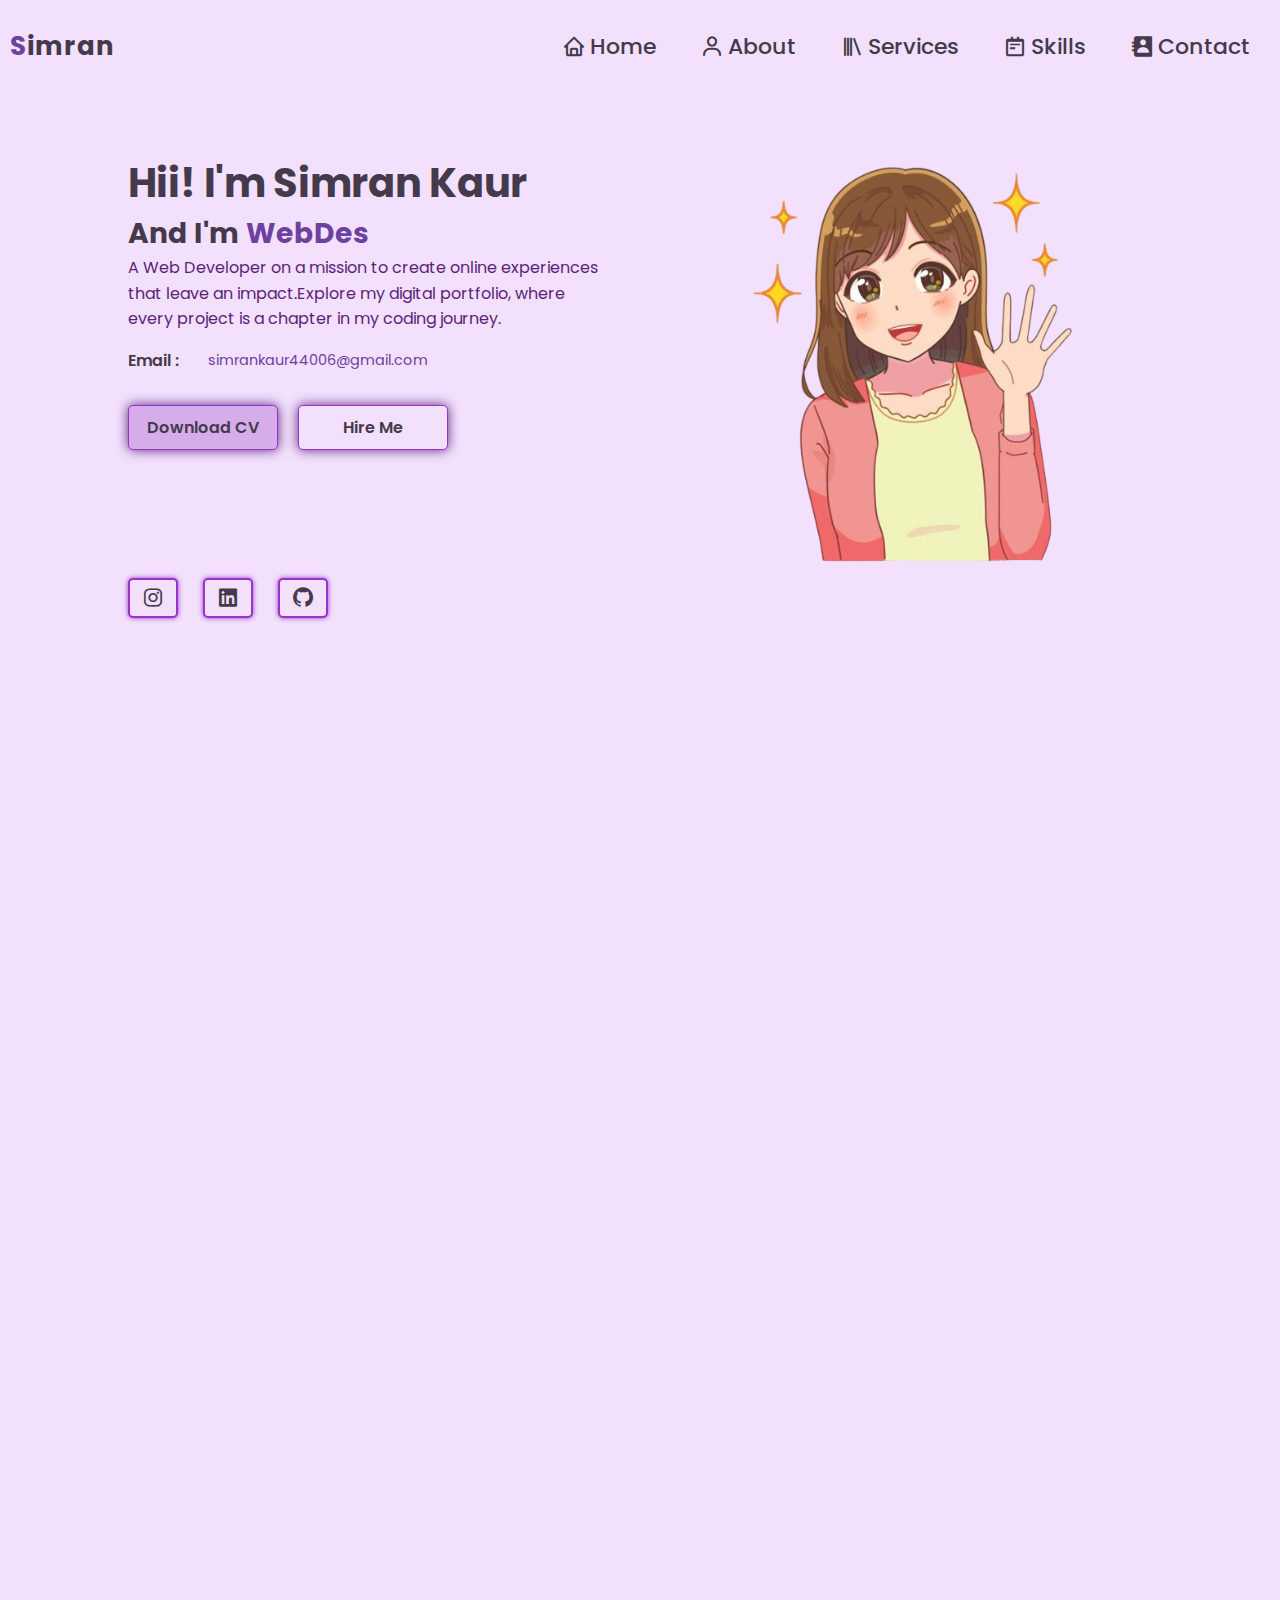
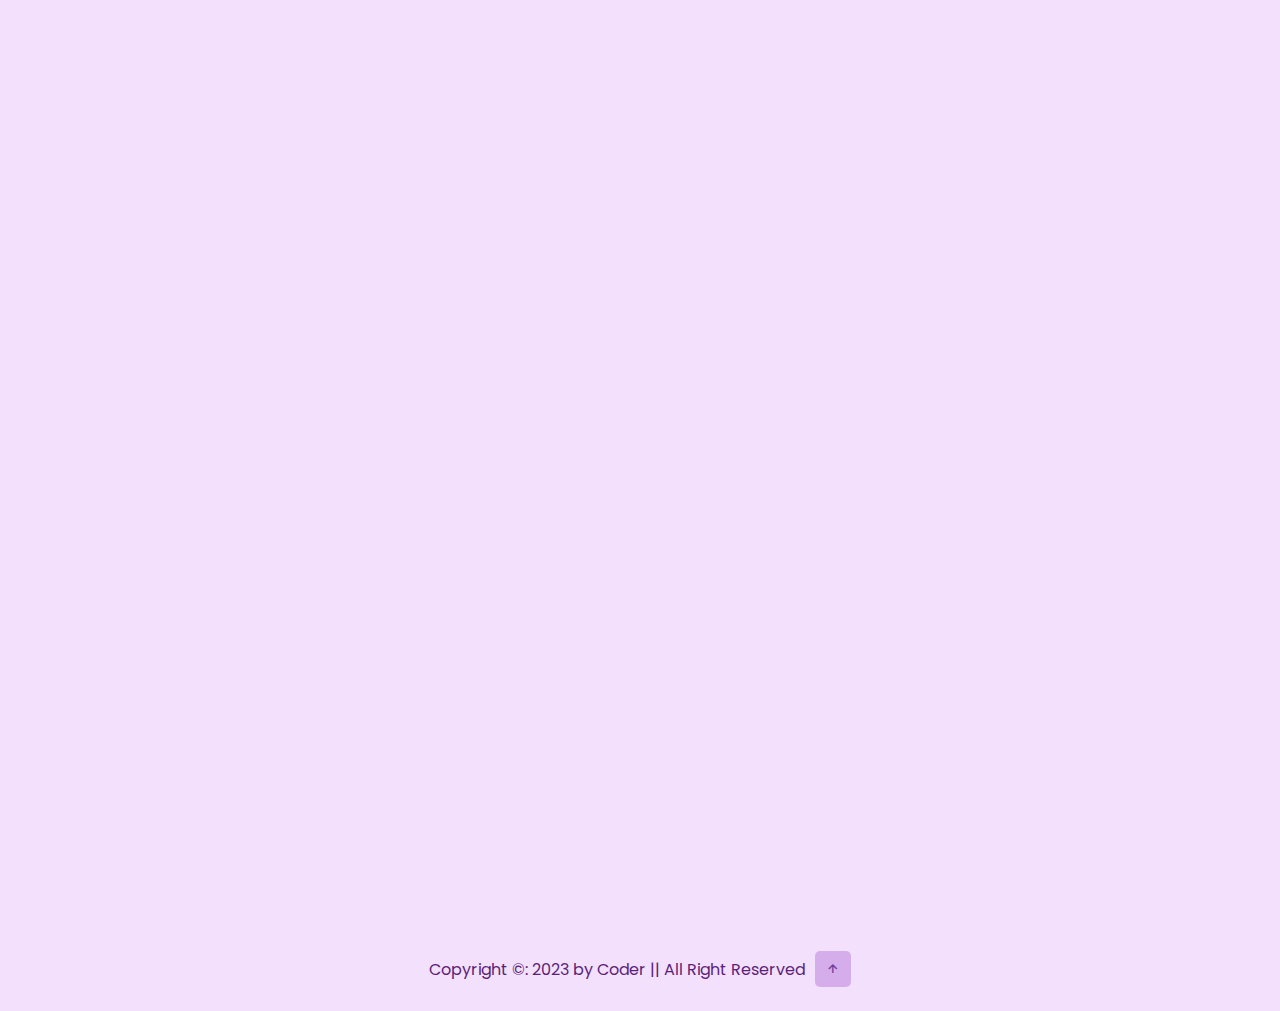
==== index.html @ 00a93312 "File name changed" ====
<!DOCTYPE html>
<html lang="en">
  <head>
    <meta charset="UTF-8" />
    <meta name="viewport" content="width=device-width, initial-scale=1.0" />
    <link rel="stylesheet" href="style.css" />
    <link
      href="https://unpkg.com/boxicons@2.1.4/css/boxicons.min.css"
      rel="stylesheet"
    />
    <link rel="preconnect" href="https://fonts.googleapis.com" />

    <title>My_Portfolio</title>
  </head>
  <body>
    <!-- *********************
    HEADER SECTION
    ********************* -->
    <header>
      <div class="logo"><span>S</span>imran</div>
      <ul class="navbar">
        <li>
          <a href="#home"><i class="bx bx-home"></i>Home</a>
        </li>
        <li>
          <a href="#about"><i class="bx bx-user"></i>About</a>
        </li>
        <li>
          <a href="#services"><i class="bx bx-library"></i>Services</a>
        </li>
        <li>
          <a href="#skills"><i class="bx bx-notepad"></i>Skills</a>
        </li>
        <li>
          <a href="#contact"><i class="bx bxs-contact"></i>Contact</a>
        </li>
      </ul>
      <div id="menu-icon" class="bx bx-menu"></div>
    </header>
    <!-- *********************
      HOME SECTION
    ********************* -->
    <section id="home" class="home">
      <div class="home-content">
        <h1>Hii! I'm Simran Kaur</h1>
        <div class="change-text">
          <h3>And I'm</h3>
          <h3>
            <span class="word">Student</span>
            <span class="word">Web Designer</span>
            <span class="word">Frontend-Designer</span>
            <span class="word">Backend-Developer</span>
          </h3>
        </div>
        <p>
          A Web Developer on a mission to create online experiences that leave
          an impact.Explore my digital portfolio, where every project is a
          chapter in my coding journey.
        </p>

        <div class="email-info">
          <h5>Email :</h5>
          <span>simrankaur44006@gmail.com</span>
        </div>
        <div class="home-btn-box">
          <a href="./SIMRAN KAUR.pdf" class="btn">Download CV</a>
          <a href="#contact" class="btn">Hire Me </a>
        </div>
        <div class="social-icons">
          <a title="instagram" href="https://www.instagram.com/simmrann_m/"
            ><i class="bx bxl-instagram"></i
          ></a>
          <a
            title="linked-in"
            href="https://www.linkedin.com/in/simran-kaur-94b4b4264?utm_source=share&utm_campaign=share_via&utm_content=profile&utm_medium=android_app"
            ><i class="bx bxl-linkedin-square"></i
          ></a>
          <a title="gitub" href="https://github.com/18simran"
            ><i class="bx bxl-github"></i
          ></a>
        </div>
      </div>
      <div class="home-image">
        <div class="img-box">
          <img
            src="./images/hiiImageFinal-removebg-preview-removebg-preview.png"
            alt="my image "
          />
        </div>
      </div>
    </section>
    <!-- *********************
      ABOUT SECTION
    ********************* -->
    <section id="about" class="about section--hidden">
      <div class="all-about">
        <div class="about-me">
          <div class="about-img">
            <img
              src="./images/hiiImageFinal-removebg-preview-removebg-preview.png"
              alt="About Section image "
            />
          </div>

          <div class="about-intro">
            <span>Let me Introduce Myself</span>
            <h2>About Me</h2>
            <h3>A story of good</h3>
            <p>
              Hello world! I'm Simran Kaur, a curious soul venturing into the
              captivating realm of web development. As a budding web developer,
              every line of code is a step into the unknown, a chance to unravel
              the mysteries of the web. I might be a newcomer, but my eagerness
              to learn, problem-solve, and craft user-friendly interfaces knows
              no bounds. Join me on this coding journey, where every bug
              squashed is a victory and every website built is a milestone.
              Let's build the web together! 👩‍💻🚀
            </p>

            <button class="read-btn">Read More!</button>
          </div>
        </div>
      </div>
      <div class="about-details">
        <div class="info-about1">
          <span>4+</span>
          <p>Years of involvement in coding.</p>
        </div>
        <div class="info-about2">
          <span>10+</span>
          <p>Practice Projects</p>
        </div>
        <div class="info-about3">
          <span>100+</span>
          <p>Solved Questions</p>
        </div>
      </div>
      <div class="read-hidden hidden">
        <p>
          An accomplished web developer with a robust portfolio of successfully
          executed projects, I bring a wealth of hands-on experience to the
          table. Through meticulous practice and dedication, I have honed my
          skills in crafting seamless, user-centric digital solutions.With a
          proven track record in project execution, I am adept at leveraging my
          practical knowledge to create functional and aesthetically pleasing
          websites. I approach each project with a focus on precision and
          innovation, aiming to surpass expectations and contribute meaningfully
          to the world of web development.
        </p>
        <button class="close-read-btn">Close</button>
      </div>
      <div class="overlay hidden"></div>
    </section>

    <!-- *********************
      SERVICES SECTION
    ********************* -->
    <section id="services" class="services section--hidden">
      <div class="main-text">
        <span>what i will do for you ?</span>
        <h2>My Services</h2>
      </div>
      <div class="section-services">
        <div class="service-box">
          <i class="bx bxs-layer service-icon"></i>
          <h3>Web Development</h3>
          <p>
            I specialize in creating bespoke websites that are not only visually
            appealing but also highly functional and user-friendly. With a deep
            understanding of HTML, CSS, and JavaScript, I craft websites from
            the ground up, ensuring that each site is tailored to the unique
            needs and goals of my clients.
          </p>
        </div>
        <div class="service-box">
          <i class="bx bx-code-alt service-icon"></i>
          <h3>Interactive Web Applications</h3>
          <p>
            I thrive on building dynamic and interactive web applications that
            not only meet but exceed client expectations.My focus is on
            developing applications that are intuitive, responsive, and
            accessible across all devices and platforms.
          </p>
        </div>
        <div class="service-box">
          <i class="bx bx-desktop service-icon"></i>
          <h3>Backend Development</h3>
          <p>
            My proficiency in Python, along with a deep understanding of
            server-side technologies, enables me to build robust, scalable, and
            secure backend systems.My approach is to engineer solutions that not
            only meet the immediate requirements but are also designed with
            future growth in mind.
          </p>
        </div>
      </div>
    </section>
    <!-- *********************
      SKILLS SECTION
    ********************* -->
    <section id="skills" class="skills section--hidden">
      <div class="main-text">
        <span>Technical and Professional</span>
        <h2>My Skills</h2>
      </div>

      <div class="skills-main">
        <div class="skill-left-section">
          <h3>Technical Skills</h3>
          <div class="skill-bar">
            <div class="info">
              <p>HTML</p>
              <p>85%</p>
            </div>
            <div class="bar">
              <span class="html"></span>
            </div>
          </div>
          <div class="skill-bar">
            <div class="info">
              <p>CSS</p>
              <p>72%</p>
            </div>
            <div class="bar">
              <span class="css"></span>
            </div>
          </div>
          <div class="skill-bar">
            <div class="info">
              <p>Javascript</p>
              <p>40%</p>
            </div>
            <div class="bar">
              <span class="javascript"></span>
            </div>
          </div>
          <div class="skill-bar">
            <div class="info">
              <p>Java</p>
              <p>65%</p>
            </div>
            <div class="bar">
              <span class="java"></span>
            </div>
          </div>
          <div class="skill-bar">
            <div class="info">
              <p>Python</p>
              <p>60%</p>
            </div>
            <div class="bar">
              <span class="python"></span>
            </div>
          </div>
        </div>
        <div class="skill-right-section">
          <h3>Professional Skills</h3>
          <div class="professional">
            <div class="box">
              <div class="circle" data-dots="80" data-percent="95"></div>
              <div class="text">
                <big>95%</big>
                <small>Team Work</small>
              </div>
            </div>
            <div class="box">
              <div class="circle" data-dots="80" data-percent="80"></div>
              <div class="text">
                <big>80%</big>
                <small>Creativity</small>
              </div>
            </div>
            <div class="box">
              <div class="circle" data-dots="80" data-percent="55"></div>
              <div class="text">
                <big>55%</big>
                <small>Project Management</small>
              </div>
            </div>
            <div class="box">
              <div class="circle" data-dots="80" data-percent="70"></div>
              <div class="text">
                <big>70%</big>
                <small>Communication</small>
              </div>
            </div>
          </div>
        </div>
      </div>
    </section>
    <!-- *********************
      CONTACT SECTION
    ********************* -->
    <section class="contact section--hidden" id="contact">
      <div class="main-text">
        <span>Ask me Question</span>
        <h2>Contact me</h2>
      </div>
      <form action="#">
        <input type="text" placeholder="Your Name" />
        <input type="email" placeholder="Your Email" />
        <input type="text" placeholder="Your Adress" />
        <input type="number" placeholder="Phone Number" />
        <textarea
          type="text"
          name=""
          id=""
          cols="30"
          rows="10"
          placeholder="Your Message"
        ></textarea>
        <div class="btn-box formBtn">
          <button type="submit" class="btn">Send Message</button>
        </div>
      </form>
    </section>
    <!-- *********************
      footer SECTION
    ********************* -->
    <footer>
      <p>Copyright &copy: 2023 by Coder || All Right Reserved</p>
      <a title="go to home" href="#home"><i class="bx bx-up-arrow-alt"></i></a>
    </footer>
    <script src="script.js"></script>
  </body>
</html>
---- style.css ----
@import url("https://fonts.googleapis.com/css2?family=Poppins:wght@100;200;300;400;500;600;700;800;900&family=Roboto:wght@400;500;700&display=swap");
* {
  padding: 0;
  margin: 0;
  box-sizing: border-box;
  list-style: none;
  scroll-behavior: smooth;
  text-decoration: none;
}
:root {
  --text-color: #443a4b;
  --secon-text-color: #6d41a0;
  --third-text-color: #5c1f7a;
  --hover-color: #d6adeb;
  --bg-color: #f2e0fc;
  --secon-bg-color: #6d41a0;
  --third-bg-color: #c285e0;

  --border-color: #9933cc;
  --big-font: 2.5rem;
  --normal-font: 2rem;
  --purple-box-shadow: 0 0 0.5rem #c285e0;
  --purple-box-shadow2: 0 0 0.5rem #6d41a0;
  --h2-font: 3rem;

  --font-neon-text-shadow: 0 0 5px #a347d1, 0 0 10px #a347d1, 0 0 15px #a347d1,
    0 0 20px #a347d1;
}

::-webkit-scrollbar {
  width: 0.5rem;
}
::-webkit-scrollbar-track {
  background: var(--bg-color);
}
::-webkit-scrollbar-thumb {
  background: var(--secon-bg-color);
  border-radius: 5rem;
}
/* general css */

.btn-box .btn {
  display: inline-flex;
  justify-content: center;
  align-items: center;
  background: var(--bg-color);
  color: var(--text-color);
  width: 150px;
  height: 100%;
  font-size: 1rem;
  font-weight: 600;
  box-shadow: 0 0 0.6rem #6d41a0;
  border-radius: 10px;
  position: relative;
  overflow: hidden;
  z-index: 1;
  border: 1px solid#9933cc;
}
.btn-box .btn:hover {
  color: var(--text-color);
}
.btn-box .btn::before {
  content: "";
  position: absolute;
  top: 0;
  left: 0;
  background: #c285e0;
  width: 0;
  height: 100%;
  z-index: -1;
  transition: 0.5s;
}
.btn-box .btn:hover {
  color: white;
  border: 1px solid white;
  box-shadow: 0 0 3rem #f2e0fc;
}
.btn-box .btn:hover::before {
  width: 100%;
  transition: 0.5s;
}
body {
  font-family: "Poppins", sans-serif;
  background-color: var(--bg-color);
  color: var(--text-color);
  position: relative;
  scroll-behavior: smooth;
}
.sticky {
  position: fixed;
  top: 0;
  background: var(--bg-color);
  z-index: 200;
}
header {
  display: flex;
  align-items: center;
  justify-content: space-between;
  width: 100%;
  padding: 20px 10px;
  position: relative;
}
.logo {
  font-size: 26px;
  font-weight: 700;
  letter-spacing: 1px;
}
span {
  color: var(--secon-text-color);
}
.navbar {
  display: flex;
}
.navbar a {
  color: var(--text-color);
  font-weight: 500;
  padding: 10px 20px;
  font-size: 22px;
  display: flex;
  justify-content: center;
  align-items: center;
}
.navbar li:hover {
  color: var(--text-color);
  text-shadow: var(--font-neon-text-shadow);
}
.navbar .bx {
  font-size: 24px;
  padding: 4px;
}
#menu-icon {
  font-size: 1.8rem;
  z-index: 10001;
  cursor: pointer;
  margin-left: 25px;
  background: var(--bg-color);
  border-radius: 3px;
  color: var(--secon-text-color);
  display: none;
}
section {
  /* 100px from top- and bottom 10% from left and right  */
  padding: 60px 10%;
  transition: 2s;
}
.section--hidden {
  opacity: 0;
  transition: transform 1s, opacity 1s;
}
.home {
  min-height: 100vh;
  height: 100%;
  width: 100%;
  display: grid;
  grid-template-columns: repeat(2, 1fr);

  grid-gap: 4em;
}
.home-content h1 {
  font-size: var(--big-font);
  font-weight: 700;
}

.change-text {
  font-size: 1.5rem;
  font-weight: 600;
}
.change-text h3 {
  display: inline-flex;
  margin: 0;
  vertical-align: top;
}
.change-text h3 .word {
  position: absolute;
  display: flex;
  opacity: 0;
}

.change-text h3 .word .letter {
  transform-origin: center center 25px;
}
.change-text h3 .word .letter.out {
  transform: rotateX(90deg);
  transition: 0.3s cubic-bezier(0.6, 0, 0.7, 0.2);
}
.change-text h3 .word .letter.in {
  transition: 0.38s ease;
}
.change-text h3 .word .letter.behind {
  transform: rotateX(-90deg);
}
.home-content p {
  color: #5c1f7a;
  line-height: 1.6;
}
.email-info {
  display: inline-flex;
  justify-content: space-between;
  align-items: center;
  width: 300px;
  margin: 1rem 0 2rem;
}
.email-info h5 {
  font-weight: 600;
  color: var(--text-color);
  font-size: 1rem;
}
.email-info span {
  font-size: 0.9rem;
}
.home-btn-box,
.btn-box {
  display: flex;
  justify-content: space-between;
  width: 320px;
  height: 45px;
}
.home-btn-box .btn {
  display: inline-flex;
  justify-content: center;
  align-items: center;
  background: var(--hover-color);
  color: var(--text-color);
  width: 150px;
  height: 100%;
  font-size: 1rem;
  font-weight: 600;
  transition: 0.6s;
  box-shadow: 0 0 0.7rem #5c1f7a;
  border-radius: 5px;
  position: relative;
  overflow: hidden;
  z-index: 1;
  border: 1px solid#9933cc;
}
.home-btn-box .btn:hover {
  color: var(--secon-text-color);
}
.home-btn-box .btn::before {
  content: "";
  position: absolute;
  top: 0;
  left: 0;
  background: var(--bg-color);
  width: 0;
  height: 100%;
  z-index: -1;
  transition: 0.5s;
}
.home-btn-box .btn:hover::before {
  width: 100%;
}
.home-btn-box .btn:nth-child(2) {
  background: var(--bg-color);
  color: var(--text-color);
  transition: 0.7s;
}

.home-btn-box .btn:nth-child(2)::before {
  transition: 0.7s;
  background: #cc99e6;
}

.social-icons {
  margin-top: 8rem;
  display: flex;
  justify-content: left;
  gap: 25px;
  width: 220px;
  height: 40px;
}
.social-icons a {
  display: inline-flex;
  width: 50px;
  height: 100%;
  justify-content: center;
  align-items: center;
  background: var(--bg-color);
  color: var(--text-color);
  border: 2px solid var(--border-color);
  transition: 0.6s;
  box-shadow: 0 0 0.3rem var(--border-color);
  border-radius: 5px;
  position: relative;
  z-index: 1;
  overflow: hidden;
}
.social-icons a i {
  font-size: 1.5rem;
}
.social-icons a:hover {
  color: var(--secon-text-color);
}
.social-icons a::before {
  content: "";
  left: 0;
  top: 0;
  width: 0;
  height: 100%;
  position: absolute;
  z-index: -1;
  background: var(--hover-color);
  transition: 0.6s;
}
.social-icons a:hover::before {
  width: 100%;
}
.home-image {
  position: relative;
}
.img-box {
  text-align: center;
}
.img-box img {
  width: 100%;
  max-width: 400px;
  height: auto;
}
.liquid-shape {
  position: absolute;
  width: 100%;
  height: 100%;
  z-index: -1;
  top: 10%;
}
/* *********************
      ABOUT SECTION
    *********************  */
.about {
  min-height: 100vh;
  height: 100%;
  width: 100%;
  position: relative;
}
.overlay {
  background: rgb(204, 153, 230, 0.5);
  filter: blur(30px);
  min-height: 100vh;
  width: 100%;
  z-index: 1;
  top: 0;
  left: 0;
  position: absolute;
}

.all-about {
  height: auto;
  width: auto;
  position: relative;
}
.about-me {
  display: grid;
  grid-template-columns: repeat(3, 1fr);
  grid-gap: 50px;
}
.about-img {
  width: 300px;
}
.about-img img {
  width: 90%;
  height: auto;
}

.about-intro {
  grid-column-start: 2;
  grid-column-end: 4;
}
.about-intro span {
  color: var(--third-text-color);
  font-size: 14px;
  letter-spacing: 1px;
  font-weight: 300;
  text-transform: uppercase;
}
.about-intro h2 {
  font-weight: 700;
  color: var(--secon-text-color);
  font-size: var(--normal-font);
}
.about-intro h3 {
  color: #2e0f3d;
  margin-bottom: 0.2rem;
  font-size: 1.5rem;
  font-weight: 600;
}
.about-intro p {
  color: #2e0f3d;
  font-weight: 400;
  line-height: 1.5;
  margin-bottom: 5rem;
}
.info-about1,
.info-about2,
.info-about3 {
  background: var(--hover-color);
  color: var(--text-color);
  font-size: 0.7rem;
  padding: 8px;
  width: 6rem;
  height: 6rem;
  text-align: center;
  border-radius: 39% 31% 56% 34%/21% 30% 50% 59%;
  box-shadow: var(--purple-box-shadow);
  border: 1px solid var(--hover-color);
  outline: 2px solid var(--bg-color);
  z-index: 100;
  transition: all 1s ease-in-out;
  animation: morph 6s linear infinite;
}
.about-details {
  display: grid;
  place-items: flex-end;
  align-items: center;
  grid-template-columns: repeat(3, 1fr);
  height: 17rem;
  margin-left: 13rem;
  padding: 20px;
}

.info-about1:hover,
.info-about2:hover,
.info-about3:hover {
  transform: scale(1.15);
  transition: 1s;
}
.hidden {
  display: none;
}

.read-hidden {
  position: absolute;
  top: 30%;
  left: 35%;
  z-index: 100;
  background-color: #f5ebfa;
  width: 30%;
  padding: 2rem;
  border-radius: 2rem;
  box-shadow: var(--purple-box-shadow);
}
.read-hidden p {
  color: var(--text-color);
  border-radius: 5px;
  margin-bottom: 2rem;
}
.read-btn,
.close-read-btn {
  width: 10rem;
  padding: 0.8rem;
  font-size: 1.2rem;
  font-weight: 700;
  background: var(--hover-color);
  color: var(--text-color);
  border-radius: 0.6rem;
  border: none;
  box-shadow: 0px 10px 0.7rem #ad5cd6;
  margin-top: 2rem;
  cursor: pointer;
  transition: all 1s ease-in-out;
}
.read-btn:hover,
.close-read-btn:hover {
  transform: scale(1.05);
}

/* ***************
Services section css
************** */
.main-text {
  width: 100%;
  text-align: center;
  margin-bottom: 2rem;
  color: var(--text-color);
}
.main-text h2 {
  font-weight: 700;
  font-size: var(--normal-font);
}
.main-text span {
  color: var(--third-text-color);
  font-size: 0.8rem;
  font-weight: 300;
  letter-spacing: 2px;
  text-transform: uppercase;
}
.section-services {
  display: flex;
  justify-content: center;
  align-items: center;
  flex-wrap: wrap;
  grid-gap: 2rem;
}
.section-services .service-box {
  flex: 1 1 18rem;
  padding: 2rem 1rem 2rem;
  text-align: center;
  background: rgb(204, 153, 230, 0.6);

  transition: transform 0.4s;
  border-radius: 10px;
}

.service-box:hover {
  transform: translateY(-0.7rem);
  background: #cc99e6;
}
.service-icon {
  border: 2px solid var(--hover-color);
  padding: 2rem;
  background: var(--bg-color);
  display: flex;
  align-items: center;
  font-size: 3rem;
  border-radius: 50%;
  position: relative;
  color: var(--border-color);
  box-shadow: var(--purple-box-shadow2);
  outline: 3px solid var(--border-color);
}
.service-box h3 {
  margin-top: 10px;
  font-size: 1.5rem;
}
.service-box p {
  margin: 0.5rem 0 1.5rem 0;
  font-weight: 400;
  letter-spacing: 1px;
  color: var(--text-color);
  line-height: 1.6;
}
/* ********************
      SKILLS SECTION
    ********************* */
.skills-main {
  width: 100%;
  display: grid;
  grid-template-columns: repeat(2, 1fr);
  grid-row-gap: 30px;
  grid-column-gap: 50px;
}
.skill-bar {
  margin-bottom: 2.3rem;
}
.skills-main h3 {
  margin-bottom: 2rem;
  font-size: var(--normal-font);
  text-align: center;
  color: var(--third-text-color);
}
.skill-left-section .skill-bar .info {
  display: flex;
  justify-content: space-between;
  align-items: center;
  padding: 0 10px;
  color: var(--text-color);
  font-weight: 400;
}
.skill-left-section .skill-bar .bar {
  width: 100%;
  height: 10px;
  background: var(--hover-color);
  border-radius: 25px;
  margin-top: 10px;
  position: relative;
}
.skill-bar .bar span {
  width: 50%;
  height: 100%;
  position: absolute;
  left: 0;
  background: var(--secon-bg-color);
  border-radius: 25px;
  box-shadow: var(--purple-box-shadow);
}
.skill-bar .bar .html {
  width: 85%;
  animation: html linear 3s;
}
.skill-bar .bar .css {
  width: 72%;
  animation: css linear 3s;
}
.skill-bar .bar .javascript {
  width: 40%;
  animation: javascript linear 3s;
}
.skill-bar .bar .java {
  width: 65%;
  animation: java linear 3s;
}
.skill-bar .bar .python {
  width: 60%;
  animation: python linear 3s;
}
.professional {
  display: grid;
  grid-template-columns: 1fr 1fr;
}
.box {
  position: relative;
  margin: 10px 0;
  flex: 1 1 15rem;
}
.box .text {
  text-align: center;
  color: var(--text-color);
  font-size: 1rem;
}
.box .text big {
  font: 400;
  letter-spacing: 1px;
  position: absolute;
  top: 40%;
  left: 50%;
  transform: translate(-50%, -50%);
}
.box .text small {
  display: block;
  font-weight: 600;
}
.circle {
  width: 100%;
  height: 120px;
  display: flex;
  justify-content: center;
  align-items: center;
  border: 2px solid #2e0f3d;
  position: relative;
}
.circle .points {
  width: 2px;
  height: 10px;
  background-color: var(--hover-color);
  border-radius: 3px;
  transform: rotate(calc(var(--i) * var(--rot))) translateY(-45px);
  position: absolute;
}
.points.marked {
  animation: glow 0.04 linear forwards;
  animation-delay: calc(var(--i) * 0.05s);
}
/* ***************
CONTACT SECTION
*************** */
.contact {
  background-image: linear-gradient(
      rgba(163, 71, 209, 0.3),
      rgba(163, 71, 209, 0.4)
    ),
    url("./images/bg_img.jpg");
  width: 100%;
  background-size: cover;
}
.contact span {
  color: var(--third-text-color);
}
.contact h2 {
  color: var(--third-text-color);
}
.contact form {
  text-align: center;
  max-width: 50rem;
  margin: 1rem auto;
  margin-bottom: 3rem;
}
.contact form input,
.contact form textarea {
  width: 100%;
  color: var(--text-color);
  font-size: 14px;
  background-color: var(--bg-color);
  margin-bottom: 0.8rem;
  border: none;
  outline: none;
  border-radius: 10px;
  padding: 0.9rem;
}
.contact form input::placeholder,
.contact form textarea::placeholder {
  color: var(--third-text-color);
}
.contact form textarea {
  resize: none;
}
.formBtn {
  display: flex;
  justify-content: center;
  width: 100%;
}
.formBtn .btn {
  cursor: pointer;
  font-size: 1rem;
}

footer {
  padding: 1.5rem 10%;
  display: flex;
  align-items: center;
  justify-content: center;
}
footer p {
  color: var(--third-text-color);
}
footer a {
  display: inline-flex;
  justify-content: center;
  color: var(--text-color);
  background: var(--hover-color);
  padding: 0.6rem;
  border-radius: 5px;
  margin-left: 10px;
}
footer a i {
  font-size: 1rem;
  color: var(--secon-bg-color);
}

/* ***************
keyframes
*************** */
@keyframes morph {
  0%,
  100% {
    border-radius: 40% 60% 70% 30% / 40% 40% 60% 50%;
  }
  30% {
    border-radius: 70% 30% 50% 50% / 30% 30% 70% 70%;
  }
  60% {
    border-radius: 100% 60% 60% 100% / 100% 100% 60% 60%;
  }
  80% {
    border-radius: 69% 31% 66% 34% / 21% 30% 70% 79%;
  }
}
@keyframes html {
  0% {
    width: 0%;
  }
  100% {
    width: 85%;
  }
}
@keyframes css {
  0% {
    width: 0%;
  }
  100% {
    width: 72%;
  }
}
@keyframes javascript {
  0% {
    width: 0%;
  }
  100% {
    width: 40%;
  }
}
@keyframes java {
  0% {
    width: 0%;
  }
  100% {
    width: 65%;
  }
}
@keyframes python {
  0% {
    width: 0%;
  }
  100% {
    width: 60%;
  }
}
@keyframes glow {
  0% {
    background: var(--third-text-color);
    box-shadow: none;
  }
  100% {
    background: var(--text-color);
    box-shadow: var(--purple-box-shadow2);
  }
}

/* Break Points */
@media (max-width: 1190px) {
  /* section {
    padding: 50px 10%;
  } */
  .read-hidden {
    top: 8%;
    left: 18%;
    z-index: 100;
    background-color: #f5ebfa;
    width: 65%;
  }
}
@media (max-width: 900px) {
  .home {
    align-items: center;
  }
  :root {
    --big-font: 2.3rem;
    --normal-font: 1.8rem;
    --h2-font: 3rem;
  }
  header,
  header.sticky {
    padding: 15px 5%;
  }
  .navbar a {
    font-size: 18px;
  }
  section {
    padding: 40px 5%;
  }
  .read-btn,
  .close-read-btn {
    width: 8rem;
    padding: 0.8rem;
    font-size: 0.9rem;
    font-weight: 600;
  }
  .about-intro p {
    margin-bottom: 2rem;
    font-size: 14px;
  }
  .read-hidden {
    top: 12%;
    left: 18%;
    z-index: 100;
    background-color: #f5ebfa;
    width: 66%;
  }
  .read-hidden p {
    margin-bottom: 0;
  }
  .service-icon {
    padding: 1.5rem;
    font-size: 2rem;
  }
  .service-box p {
    line-height: 1.3;
  }

  header,
  header.sticky {
    padding: 8px 5%;
  }
  .about-img img {
    width: 300px;
  }
  .img-box img {
    width: 100%;
    max-width: 400px;
  }
  .home-content {
    margin-top: 5rem;
  }
  .social-icons {
    margin-top: 2rem;
  }
  .navbar a {
    padding: 8px 12px;
  }
  .navbar .bx {
    font-size: 18px;
  }
}

@media (max-width: 769px) {
  section {
    padding: 30px 4%;
  }
  .home {
    min-height: 80vh;
  }
  #menu-icon {
    display: block;
    transition: all 0.4s ease;
  }
  #menu-icon.bx-x {
    transform: rotate(-180deg);
  }
  .img-box img {
    width: 100%;
    max-width: 300px;
  }

  .read-hidden {
    width: 45%;
    padding: 2rem;
    font-size: 13px;
    top: 10%;
    left: 35%;
  }
  header {
    padding: 10px 10px;
  }

  .about-details {
    height: 16rem;
    margin-left: 0;
  }
  .service-icon {
    padding: 1.2rem;
    font-size: 1.8rem;
  }
  .service-box p {
    font-size: 14px;
  }
  .info-about1,
  .info-about2,
  .info-about3 {
    height: 5rem;
    width: 5rem;
  }
  .about-img {
    display: none;
  }
  .about-me {
    grid-template-columns: 1fr;
  }
  .navbar {
    display: flex;
    position: absolute;
    top: -1000px;
    right: 0;
    left: 0;
    flex-direction: column;
    align-items: flex-start;
    background: var(--bg-color);
    text-align: left;
    padding: 0.5%;
    transition: all 0.45s ease;
  }
  .navbar a {
    display: block;
    padding-bottom: 1rem;
    font-size: 1rem;
  }
  .navbar.open {
    top: 100%;
  }
}
@media (max-width: 750px) {
  section {
    padding: 30px 10%;
  }
  .home {
    grid-template-columns: 1fr;
  }
  .about-me {
    grid-template-columns: 2fr;
  }
  .about-details {
    margin-left: 0;
    place-items: center;
  }
  .skills-main {
    grid-template-columns: 1fr;
  }
  .read-hidden {
    width: 65%;

    font-size: 13px;
    top: 10%;
    left: 20%;
  }
}
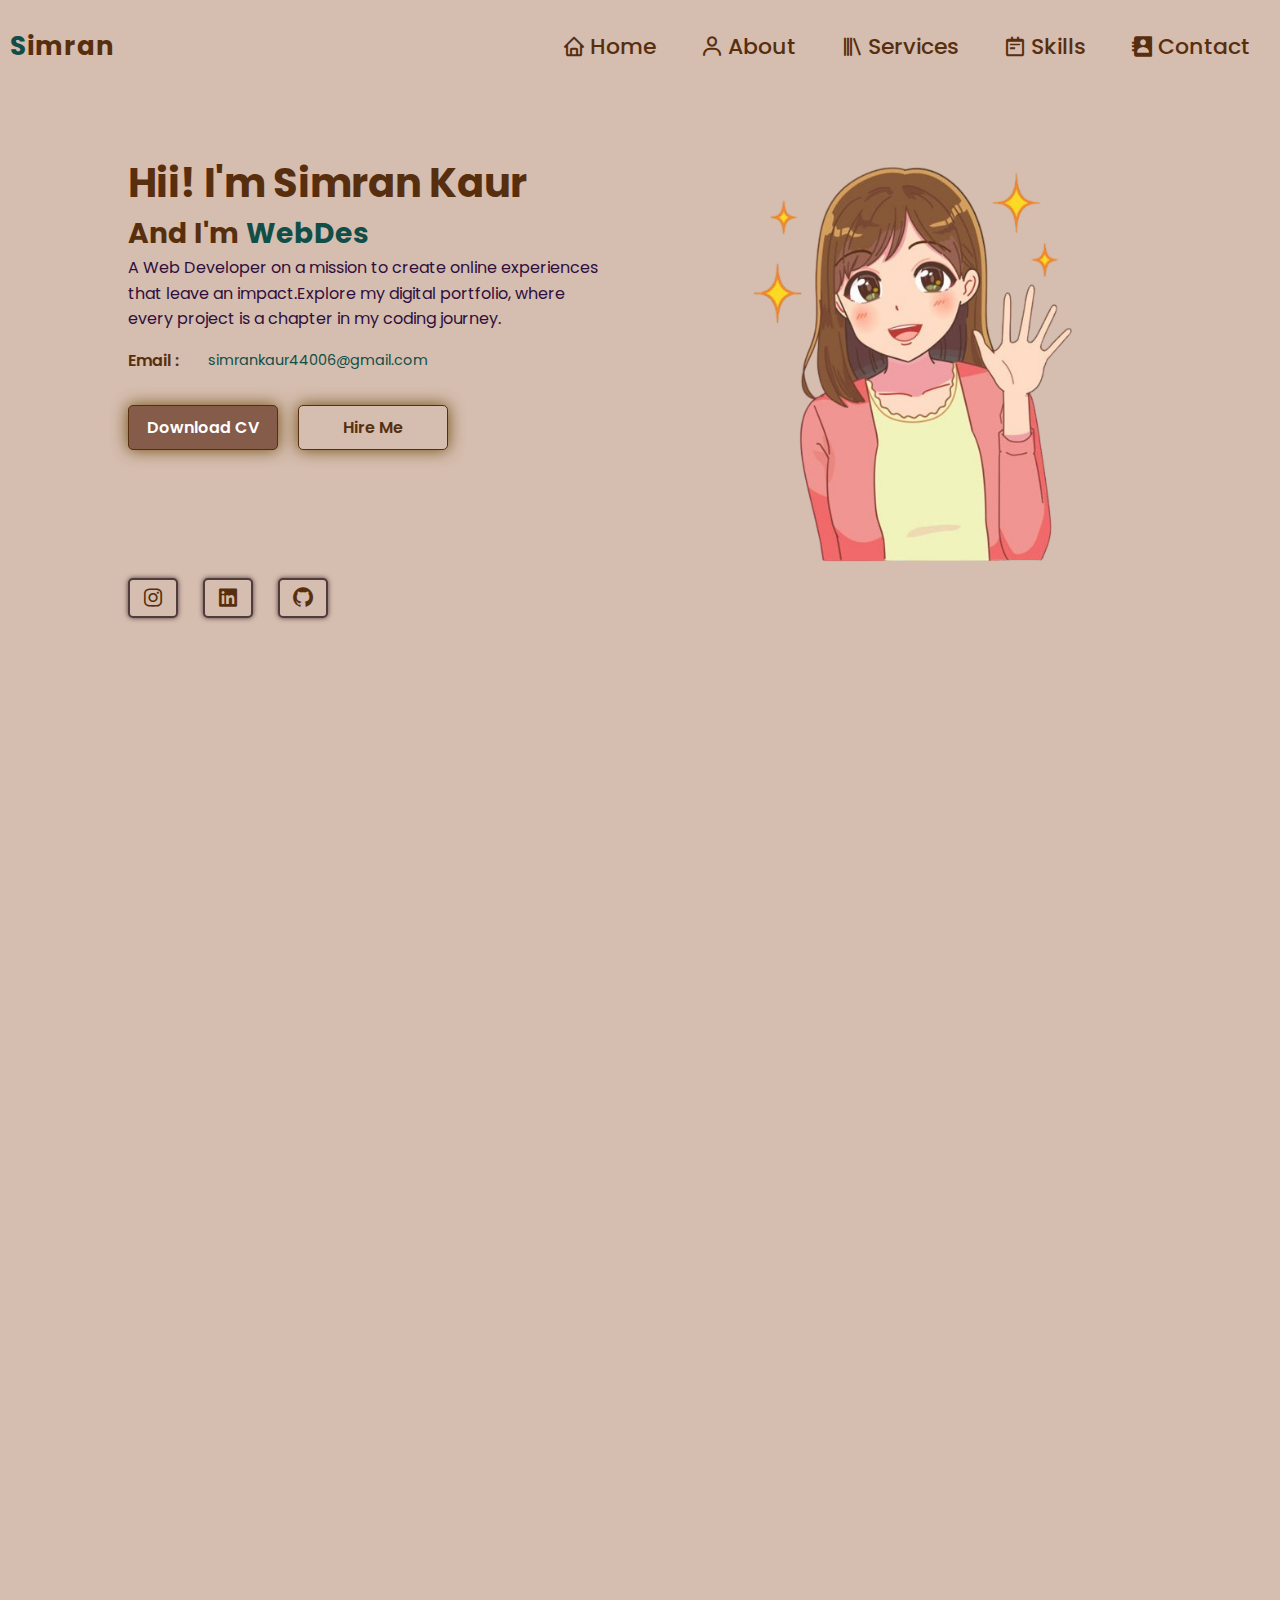
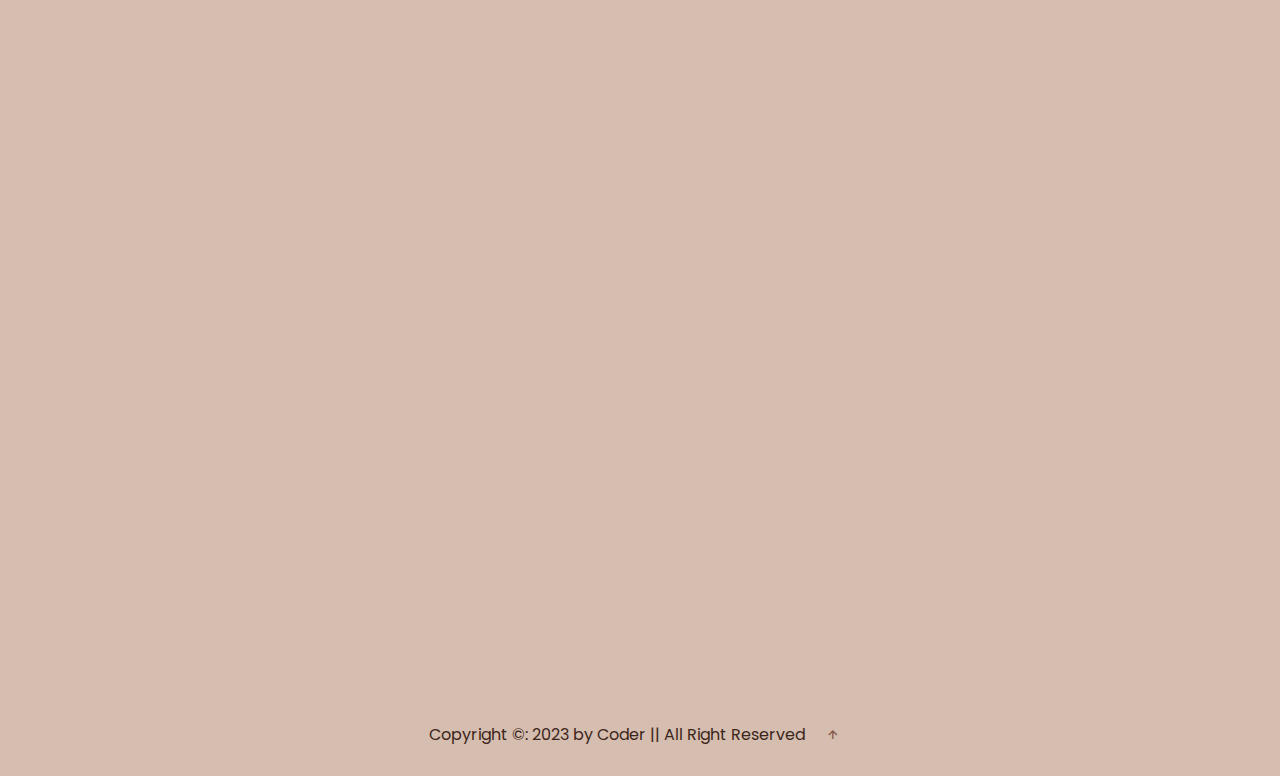
==== commit 98c3f60c: "Modified" ====
--- a/index.html
+++ b/index.html
@@ -63,7 +63,7 @@
           <span>simrankaur44006@gmail.com</span>
         </div>
         <div class="home-btn-box">
-          <a href="./SIMRAN KAUR.pdf" class="btn">Download CV</a>
+          <a href="./My_resume.pdf" class="btn">Download CV</a>
           <a href="#contact" class="btn">Hire Me </a>
         </div>
         <div class="social-icons">
@@ -82,10 +82,7 @@
       </div>
       <div class="home-image">
         <div class="img-box">
-          <img
-            src="./images/hiiImageFinal-removebg-preview-removebg-preview.png"
-            alt="my image "
-          />
+          <img src="./images/My_image.png" alt="my image " />
         </div>
       </div>
     </section>
@@ -96,10 +93,7 @@
       <div class="all-about">
         <div class="about-me">
           <div class="about-img">
-            <img
-              src="./images/hiiImageFinal-removebg-preview-removebg-preview.png"
-              alt="About Section image "
-            />
+            <img src="./images/My_image.png" alt="About Section image " />
           </div>
 
           <div class="about-intro">
@@ -289,6 +283,61 @@
       </div>
     </section>
     <!-- *********************
+  GITHUB SECTION
+********************* -->
+    <section id="github" class="github section--hidden">
+      <div class="main-text">
+        <span>Explore My Work</span>
+        <h2>My GitHub Profile</h2>
+      </div>
+      <div class="github-content">
+        <div class="github-profile">
+          <a href="https://github.com/18simran" target="_blank">
+            <img
+              id="github-avatar"
+              src="images/My_image.png"
+              alt="GitHub Profile Picture"
+            />
+          </a>
+          <p class="para">
+            Check out my repositories and contributions on GitHub!
+          </p>
+          <a href="https://github.com/18simran" class="btn" target="_blank"
+            >View GitHub</a
+          >
+        </div>
+        <div class="github-repos">
+          <!-- Example repository cards -->
+          <div
+            class="repo-card"
+            data-url="https://github.com/18simran/Travel_Management_System"
+          >
+            <div class="repo-header">
+              <h3>Travel Management System</h3>
+            </div>
+            <div class="repo-content">
+              <p>
+                A website for the Management of travel system which hepls to
+                store the record of travellers .
+              </p>
+            </div>
+          </div>
+          <div
+            class="repo-card"
+            data-url="https://github.com/18simran/Python/tree/master/Practice_Project/All_codes/Snake_Game"
+          >
+            <div class="repo-header">
+              <h3>A Snake Game</h3>
+            </div>
+            <div class="repo-content">
+              <p>Snake game using python</p>
+            </div>
+          </div>
+          <!-- Add more repo cards as needed -->
+        </div>
+      </div>
+    </section>
+    <!-- *********************
       CONTACT SECTION
     ********************* -->
     <section class="contact section--hidden" id="contact">
@@ -310,10 +359,11 @@
           placeholder="Your Message"
         ></textarea>
         <div class="btn-box formBtn">
-          <button type="submit" class="btn">Send Message</button>
+          <button type="submit" class="form-btn">Send Message</button>
         </div>
       </form>
     </section>
+
     <!-- *********************
       footer SECTION
     ********************* -->
--- a/style.css
+++ b/style.css
@@ -6,25 +6,25 @@
   list-style: none;
   scroll-behavior: smooth;
   text-decoration: none;
+  pointer: none;
 }
 :root {
-  --text-color: #443a4b;
-  --secon-text-color: #6d41a0;
-  --third-text-color: #5c1f7a;
-  --hover-color: #d6adeb;
-  --bg-color: #f2e0fc;
-  --secon-bg-color: #6d41a0;
-  --third-bg-color: #c285e0;
-
-  --border-color: #9933cc;
+  --text-color: #582f0e;
+  --secon-text-color: #114e47;
+  --third-text-color: #3c251b;
+  --bg-color: #d5bdaf;
+  --secon-bg-color: #855b4a;
+  --third-bg-color: #ffffff;
+
+  --border-color: #503c3c;
   --big-font: 2.5rem;
   --normal-font: 2rem;
-  --purple-box-shadow: 0 0 0.5rem #c285e0;
-  --purple-box-shadow2: 0 0 0.5rem #6d41a0;
+  --brown-box-shadow: 0 0 0.5rem #503c3c;
+  --brown-box-shadow2: 0 0 0.5rem #582f0e;
   --h2-font: 3rem;
 
-  --font-neon-text-shadow: 0 0 5px #a347d1, 0 0 10px #a347d1, 0 0 15px #a347d1,
-    0 0 20px #a347d1;
+  --font-neon-text-shadow: 0 0 20px #774936, 0 0 20px #926d5e, 0 0 20px #855b4a,
+    0 0 20px #a08072;
 }
 
 ::-webkit-scrollbar {
@@ -49,31 +49,29 @@
   height: 100%;
   font-size: 1rem;
   font-weight: 600;
-  box-shadow: 0 0 0.6rem #6d41a0;
+  box-shadow: 0 0 0.6rem #ffffb3;
   border-radius: 10px;
   position: relative;
   overflow: hidden;
   z-index: 1;
   border: 1px solid#9933cc;
 }
-.btn-box .btn:hover {
-  color: var(--text-color);
-}
+
 .btn-box .btn::before {
   content: "";
   position: absolute;
   top: 0;
   left: 0;
-  background: #c285e0;
+  background: #fad643;
   width: 0;
   height: 100%;
   z-index: -1;
   transition: 0.5s;
 }
 .btn-box .btn:hover {
-  color: white;
+  color: #fad643;
   border: 1px solid white;
-  box-shadow: 0 0 3rem #f2e0fc;
+  box-shadow: 0 0 3rem #fad643;
 }
 .btn-box .btn:hover::before {
   width: 100%;
@@ -121,7 +119,6 @@
   align-items: center;
 }
 .navbar li:hover {
-  color: var(--text-color);
   text-shadow: var(--font-neon-text-shadow);
 }
 .navbar .bx {
@@ -142,6 +139,7 @@
   /* 100px from top- and bottom 10% from left and right  */
   padding: 60px 10%;
   transition: 2s;
+  min-height: 100vh;
 }
 .section--hidden {
   opacity: 0;
@@ -190,7 +188,7 @@
   transform: rotateX(-90deg);
 }
 .home-content p {
-  color: #5c1f7a;
+  color: #2e0f3d;
   line-height: 1.6;
 }
 .email-info {
@@ -219,29 +217,30 @@
   display: inline-flex;
   justify-content: center;
   align-items: center;
-  background: var(--hover-color);
-  color: var(--text-color);
+  background: var(--secon-bg-color);
+  color: white;
   width: 150px;
   height: 100%;
   font-size: 1rem;
   font-weight: 600;
   transition: 0.6s;
-  box-shadow: 0 0 0.7rem #5c1f7a;
+  box-shadow: 0 0 1rem #6e4c0d;
   border-radius: 5px;
   position: relative;
   overflow: hidden;
   z-index: 1;
-  border: 1px solid#9933cc;
+  border: 1px solid var(--text-color);
 }
 .home-btn-box .btn:hover {
-  color: var(--secon-text-color);
+  color: #ddcabf;
+  box-shadow: 0 0 1rem var(--secon-text-color);
 }
 .home-btn-box .btn::before {
   content: "";
   position: absolute;
   top: 0;
   left: 0;
-  background: var(--bg-color);
+  background: var(--secon-text-color);
   width: 0;
   height: 100%;
   z-index: -1;
@@ -258,7 +257,10 @@
 
 .home-btn-box .btn:nth-child(2)::before {
   transition: 0.7s;
-  background: #cc99e6;
+  background: var(--secon-text-color);
+}
+.home-btn-box .btn:nth-child(2):hover {
+  color: #ddcabf;
 }
 
 .social-icons {
@@ -289,7 +291,7 @@
   font-size: 1.5rem;
 }
 .social-icons a:hover {
-  color: var(--secon-text-color);
+  color: #f5ebfa;
 }
 .social-icons a::before {
   content: "";
@@ -299,7 +301,7 @@
   height: 100%;
   position: absolute;
   z-index: -1;
-  background: var(--hover-color);
+  background: var(--secon-text-color);
   transition: 0.6s;
 }
 .social-icons a:hover::before {
@@ -331,9 +333,10 @@
   height: 100%;
   width: 100%;
   position: relative;
+  background: #503c3c;
 }
 .overlay {
-  background: rgb(204, 153, 230, 0.5);
+  background: #503c3c;
   filter: blur(30px);
   min-height: 100vh;
   width: 100%;
@@ -366,7 +369,7 @@
   grid-column-end: 4;
 }
 .about-intro span {
-  color: var(--third-text-color);
+  color: #a47e1b;
   font-size: 14px;
   letter-spacing: 1px;
   font-weight: 300;
@@ -374,17 +377,17 @@
 }
 .about-intro h2 {
   font-weight: 700;
-  color: var(--secon-text-color);
+  color: #fcefb4;
   font-size: var(--normal-font);
 }
 .about-intro h3 {
-  color: #2e0f3d;
+  color: #a47e1b;
   margin-bottom: 0.2rem;
   font-size: 1.5rem;
   font-weight: 600;
 }
 .about-intro p {
-  color: #2e0f3d;
+  color: var(--bg-color);
   font-weight: 400;
   line-height: 1.5;
   margin-bottom: 5rem;
@@ -392,7 +395,7 @@
 .info-about1,
 .info-about2,
 .info-about3 {
-  background: var(--hover-color);
+  background: var(--bg-color);
   color: var(--text-color);
   font-size: 0.7rem;
   padding: 8px;
@@ -449,11 +452,11 @@
   padding: 0.8rem;
   font-size: 1.2rem;
   font-weight: 700;
-  background: var(--hover-color);
-  color: var(--text-color);
+  background: var(--secon-bg-color);
+  color: #f5ebfa;
   border-radius: 0.6rem;
   border: none;
-  box-shadow: 0px 10px 0.7rem #ad5cd6;
+  box-shadow: 0px 10px 0.7rem var(--text-color);
   margin-top: 2rem;
   cursor: pointer;
   transition: all 1s ease-in-out;
@@ -477,7 +480,7 @@
   font-size: var(--normal-font);
 }
 .main-text span {
-  color: var(--third-text-color);
+  color: var(--bg-color);
   font-size: 0.8rem;
   font-weight: 300;
   letter-spacing: 2px;
@@ -494,7 +497,7 @@
   flex: 1 1 18rem;
   padding: 2rem 1rem 2rem;
   text-align: center;
-  background: rgb(204, 153, 230, 0.6);
+  background: #503c3c;
 
   transition: transform 0.4s;
   border-radius: 10px;
@@ -502,10 +505,11 @@
 
 .service-box:hover {
   transform: translateY(-0.7rem);
-  background: #cc99e6;
+  background: #472c20;
+  box-shadow: 0px 10px 1rem var(--text-color);
 }
 .service-icon {
-  border: 2px solid var(--hover-color);
+  border: 2px solid var(--text-color);
   padding: 2rem;
   background: var(--bg-color);
   display: flex;
@@ -513,19 +517,20 @@
   font-size: 3rem;
   border-radius: 50%;
   position: relative;
-  color: var(--border-color);
-  box-shadow: var(--purple-box-shadow2);
+  color: var(--secon-color);
+  box-shadow: 0px 0 1rem var(--bg-color);
   outline: 3px solid var(--border-color);
 }
 .service-box h3 {
   margin-top: 10px;
   font-size: 1.5rem;
+  color: var(--bg-color);
 }
 .service-box p {
   margin: 0.5rem 0 1.5rem 0;
   font-weight: 400;
   letter-spacing: 1px;
-  color: var(--text-color);
+  color: var(--bg-color);
   line-height: 1.6;
 }
 /* ********************
@@ -552,13 +557,13 @@
   justify-content: space-between;
   align-items: center;
   padding: 0 10px;
-  color: var(--text-color);
+  color: var(--third-text-color);
   font-weight: 400;
 }
 .skill-left-section .skill-bar .bar {
   width: 100%;
   height: 10px;
-  background: var(--hover-color);
+  background: #926d5e;
   border-radius: 25px;
   margin-top: 10px;
   position: relative;
@@ -568,9 +573,9 @@
   height: 100%;
   position: absolute;
   left: 0;
-  background: var(--secon-bg-color);
+  background: #533326;
   border-radius: 25px;
-  box-shadow: var(--purple-box-shadow);
+  box-shadow: var(--brown-box-shadow2);
 }
 .skill-bar .bar .html {
   width: 85%;
@@ -624,13 +629,13 @@
   display: flex;
   justify-content: center;
   align-items: center;
-  border: 2px solid #2e0f3d;
+  border: 2px solid #533326;
   position: relative;
 }
 .circle .points {
   width: 2px;
   height: 10px;
-  background-color: var(--hover-color);
+  background-color: #855b4a;
   border-radius: 3px;
   transform: rotate(calc(var(--i) * var(--rot))) translateY(-45px);
   position: absolute;
@@ -639,23 +644,142 @@
   animation: glow 0.04 linear forwards;
   animation-delay: calc(var(--i) * 0.05s);
 }
+
+/* ***************
+Github SECTION
+*************** */
+.github {
+  padding: 50px 20px;
+  text-align: center;
+  box-shadow: 0 0 10rem #533326;
+}
+
+.github .main-text {
+  margin-bottom: 30px;
+}
+
+.github-content {
+  display: flex;
+  flex-direction: column;
+  align-items: center;
+  gap: 30px;
+  color: #ede0d4;
+}
+
+.github-profile {
+  background: linear-gradient(
+    #7f5539,
+    #9c6644,
+    #7e654e,
+    #ad8164,
+    #b48c72,
+    #7f5539,
+    #9c6644,
+    #b48c72,
+    #7f5539,
+    #9c6644,
+    #82624e
+  );
+  padding: 20px;
+  border-radius: 10px;
+  box-shadow: 0 0 15px rgba(0, 0, 0, 0.1);
+  border: 2px solid #533326;
+
+  text-align: center;
+}
+
+.github-profile img {
+  width: 120px;
+  border-radius: 50%;
+  border: 4px solid #533326;
+  transition: border-color 0.3s ease-in-out, transform 0.3s ease-in-out;
+}
+
+.github-profile img:hover {
+  border-color: #edc531;
+  transform: scale(1.1);
+}
+.github-profile .para {
+  margin-top: 20px;
+  margin-bottom: 30px;
+}
+
+.github-profile .btn {
+  padding: 10px 20px;
+  background: linear-gradient(45deg, #703f25, #4f2410);
+  color: #ede0d4;
+  text-decoration: none;
+  border-radius: 5px;
+  border: 1px solid #ede0d4;
+  transition: background 0.3s ease-in-out;
+}
+
+.github-profile .btn:hover {
+  background: linear-gradient(45deg, #4f2410, #703f25);
+}
+
+.github-repos {
+  display: flex;
+  flex-wrap: wrap;
+  justify-content: center;
+  gap: 40px;
+}
+
+.repo-card {
+  background: linear-gradient(
+    to right bottom,
+    #7f5539,
+    #9c6644,
+    #7e654e,
+    #ad8164,
+    #b48c72,
+    #7f5539,
+    #9c6644,
+    #b48c72,
+    #7f5539,
+    #9c6644,
+    #82624e
+  );
+  border: 1px solid #4f2410;
+  border-radius: 10px;
+  box-shadow: 0 4px 8px rgba(0, 0, 0, 0.1);
+  width: 300px;
+  transition: transform 0.3s ease-in-out, box-shadow 0.3s ease-in-out;
+  cursor: pointer;
+  color: #ede0d4;
+}
+
+.repo-card:hover {
+  transform: translateY(-10px);
+  box-shadow: 0 8px 16px rgba(0, 0, 0, 0.2);
+}
+
+.repo-header {
+  background: #673820;
+  color: #ede0d4;
+  padding: 10px;
+  border-top-left-radius: 10px;
+  border-top-right-radius: 10px;
+}
+
+.repo-content {
+  padding: 20px;
+  text-align: left;
+}
+
 /* ***************
 CONTACT SECTION
 *************** */
 .contact {
-  background-image: linear-gradient(
-      rgba(163, 71, 209, 0.3),
-      rgba(163, 71, 209, 0.4)
-    ),
-    url("./images/bg_img.jpg");
+  background: #503c3c;
   width: 100%;
   background-size: cover;
 }
 .contact span {
-  color: var(--third-text-color);
+  color: var(--bg-color);
 }
 .contact h2 {
-  color: var(--third-text-color);
+  color: var(--bg-color);
 }
 .contact form {
   text-align: center;
@@ -685,11 +809,25 @@
 .formBtn {
   display: flex;
   justify-content: center;
+  align-items: center;
   width: 100%;
 }
 .formBtn .btn {
   cursor: pointer;
   font-size: 1rem;
+}
+.formBtn .form-btn {
+  background: #ede0d4;
+  color: #503c3c;
+  padding: 1rem;
+  text-align: center;
+  border-radius: 10px;
+  font-size: 16px;
+}
+.formBtn .form-btn:hover {
+  background: #503c3c;
+  color: #ede0d4;
+  box-shadow: 0 0 5rem #ede0d4;
 }
 
 footer {
@@ -783,7 +921,6 @@
     box-shadow: var(--purple-box-shadow2);
   }
 }
-
 /* Break Points */
 @media (max-width: 1190px) {
   /* section {
@@ -793,7 +930,7 @@
     top: 8%;
     left: 18%;
     z-index: 100;
-    background-color: #f5ebfa;
+    background-color: var(--bg-color);
     width: 65%;
   }
 }
@@ -831,7 +968,7 @@
     top: 12%;
     left: 18%;
     z-index: 100;
-    background-color: #f5ebfa;
+    background-color: var(--bg-color);
     width: 66%;
   }
   .read-hidden p {
@@ -948,9 +1085,12 @@
 @media (max-width: 750px) {
   section {
     padding: 30px 10%;
+    margin: 0;
+    background-color: var(--bg-color);
   }
   .home {
     grid-template-columns: 1fr;
+    grid-gap: 0;
   }
   .about-me {
     grid-template-columns: 2fr;
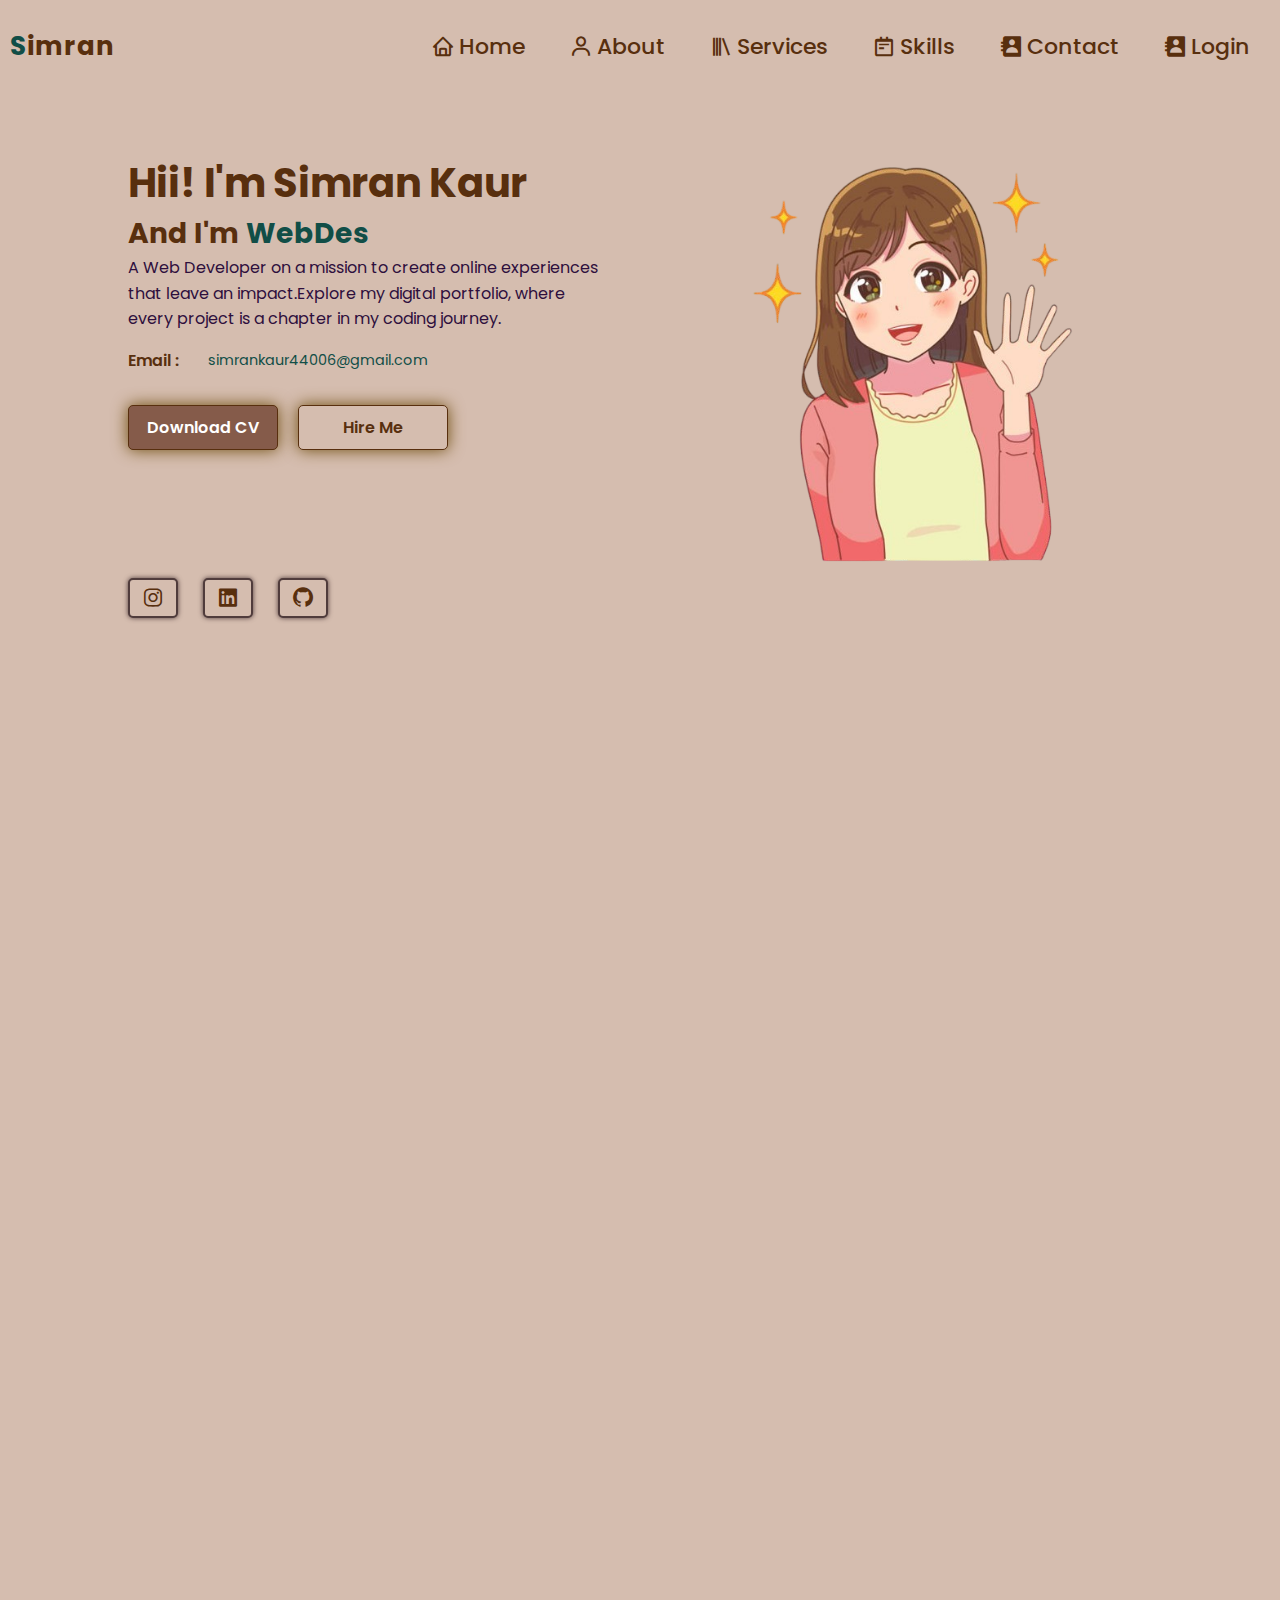
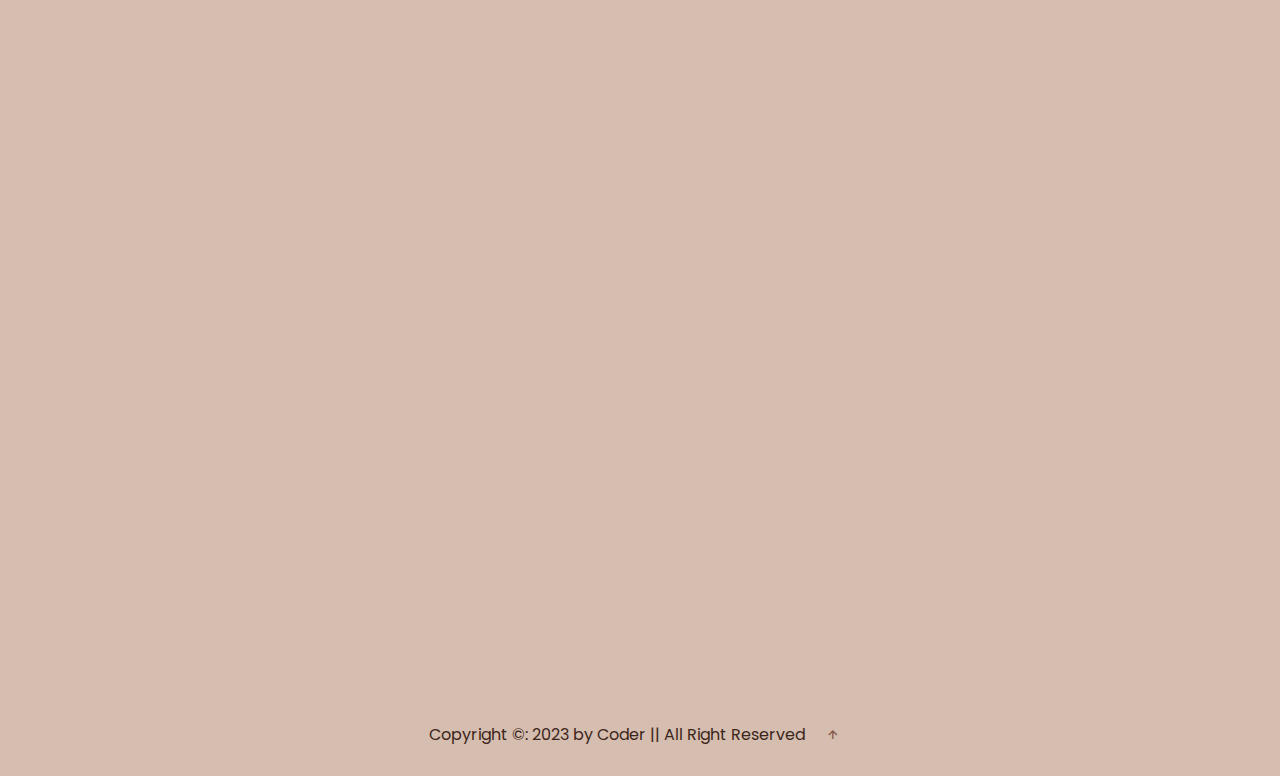
==== commit bf4cb0dd: "Modified" ====
--- a/index.html
+++ b/index.html
@@ -33,6 +33,9 @@
         </li>
         <li>
           <a href="#contact"><i class="bx bxs-contact"></i>Contact</a>
+        </li>
+        <li>
+          <a href="login.html"><i class="bx bxs-contact"></i>Login</a>
         </li>
       </ul>
       <div id="menu-icon" class="bx bx-menu"></div>
--- a/style.css
+++ b/style.css
@@ -7,6 +7,22 @@
   scroll-behavior: smooth;
   text-decoration: none;
   pointer: none;
+}
+
+* {
+  -webkit-tap-highlight-color: transparent;
+}
+/* For other browsers */
+a,
+button,
+input,
+textarea {
+  outline: none;
+  -webkit-touch-callout: none;
+  -webkit-user-select: none;
+  -moz-user-select: none;
+  -ms-user-select: none;
+  user-select: none;
 }
 :root {
   --text-color: #582f0e;
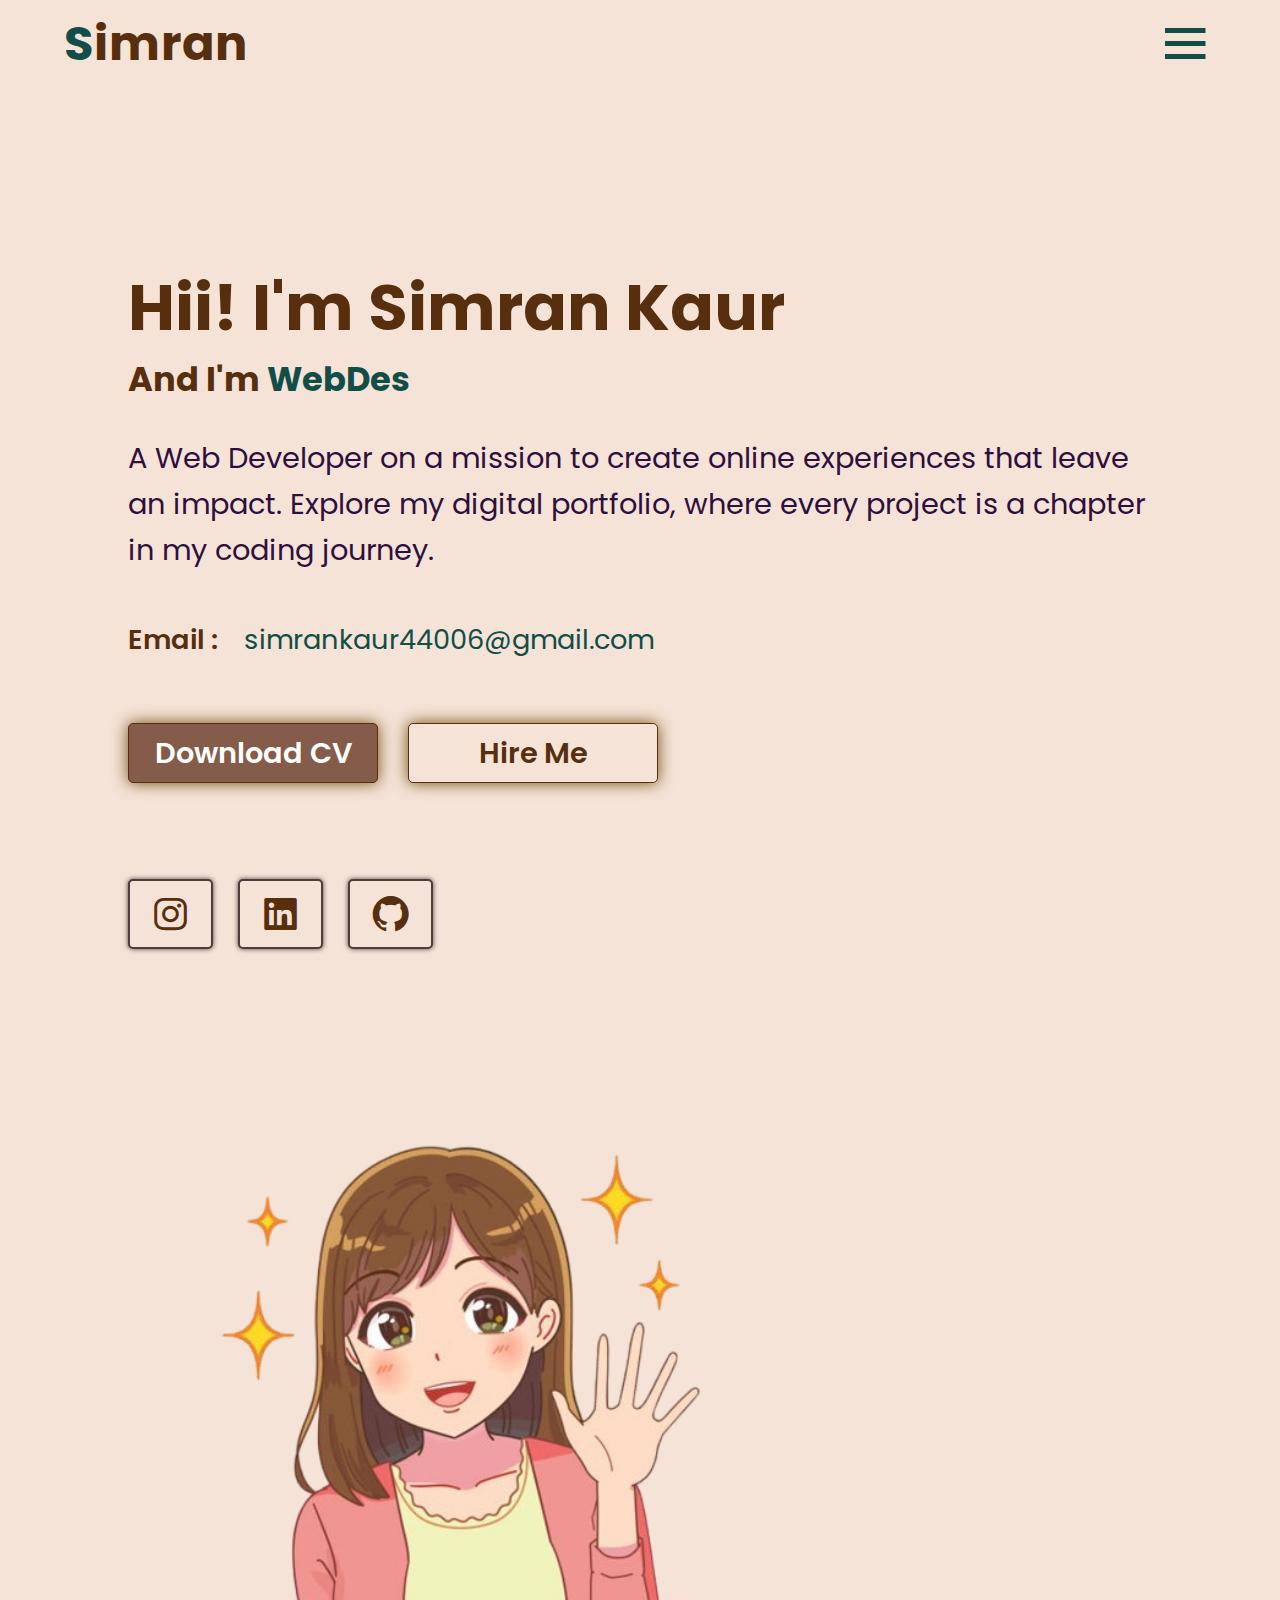
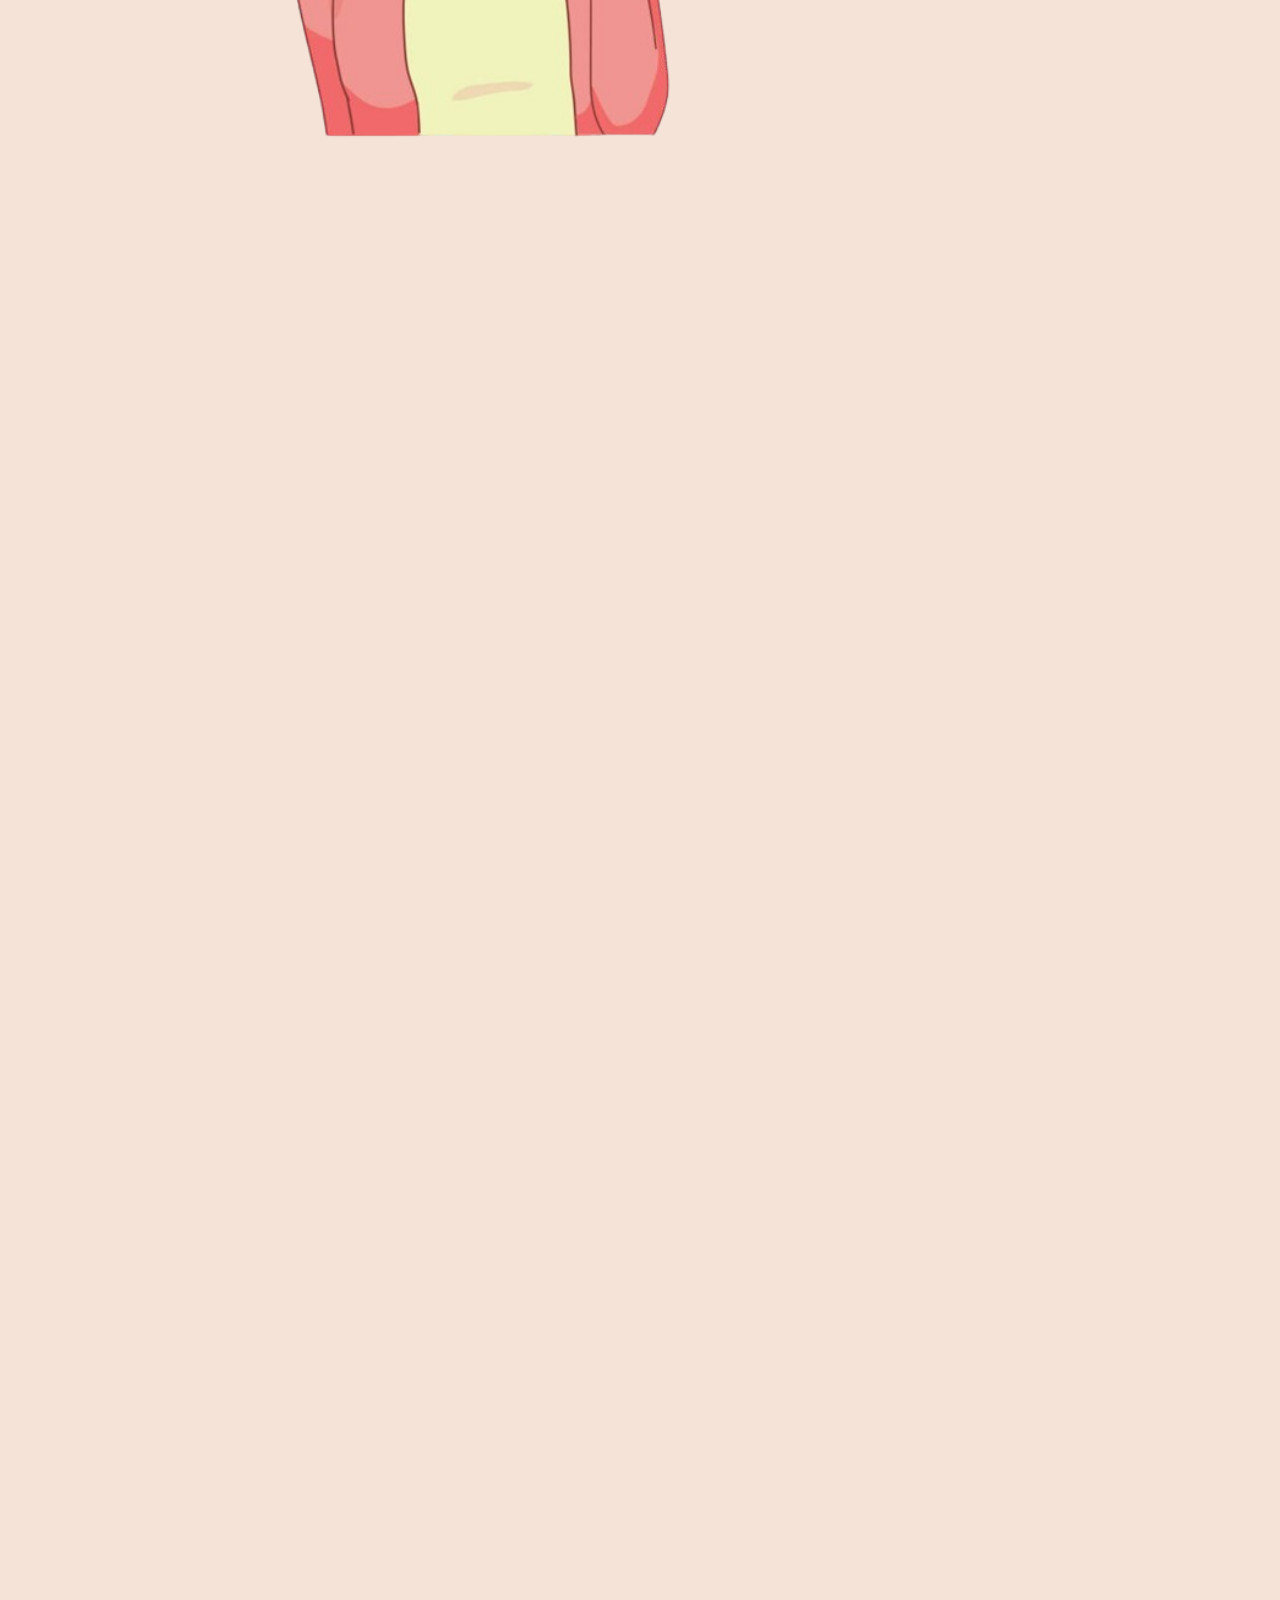
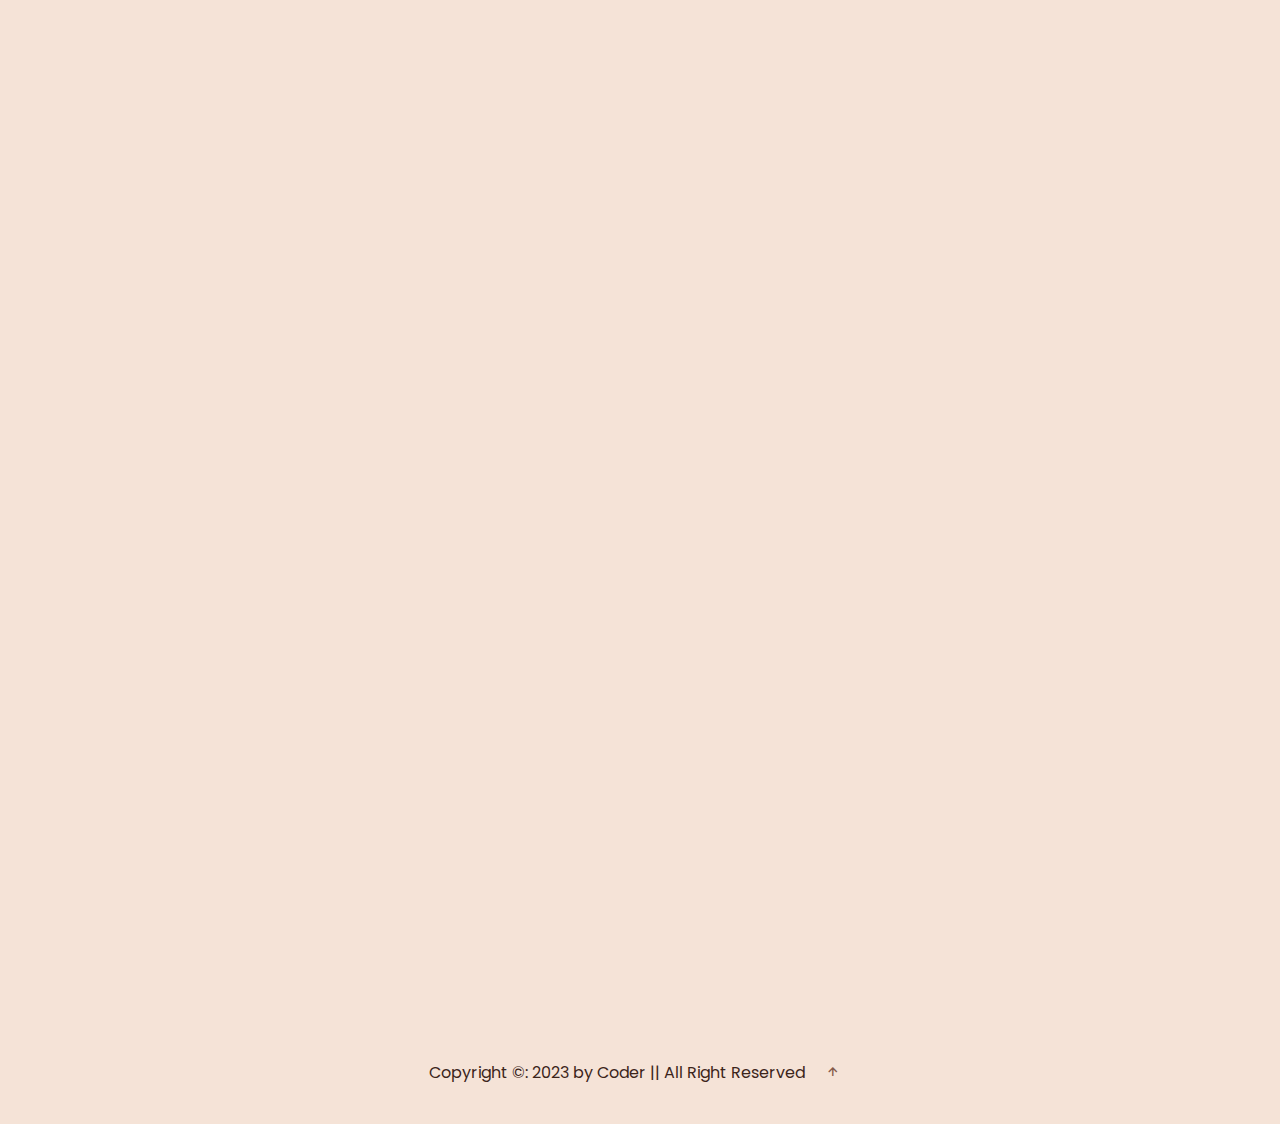
==== commit 84a49bdc: "Modified" ====
--- a/index.html
+++ b/index.html
@@ -34,9 +34,6 @@
         <li>
           <a href="#contact"><i class="bx bxs-contact"></i>Contact</a>
         </li>
-        <li>
-          <a href="login.html"><i class="bx bxs-contact"></i>Login</a>
-        </li>
       </ul>
       <div id="menu-icon" class="bx bx-menu"></div>
     </header>
@@ -44,48 +41,50 @@
       HOME SECTION
     ********************* -->
     <section id="home" class="home">
-      <div class="home-content">
-        <h1>Hii! I'm Simran Kaur</h1>
-        <div class="change-text">
-          <h3>And I'm</h3>
-          <h3>
-            <span class="word">Student</span>
-            <span class="word">Web Designer</span>
-            <span class="word">Frontend-Designer</span>
-            <span class="word">Backend-Developer</span>
-          </h3>
-        </div>
-        <p>
-          A Web Developer on a mission to create online experiences that leave
-          an impact.Explore my digital portfolio, where every project is a
-          chapter in my coding journey.
-        </p>
-
-        <div class="email-info">
-          <h5>Email :</h5>
-          <span>simrankaur44006@gmail.com</span>
-        </div>
-        <div class="home-btn-box">
-          <a href="./My_resume.pdf" class="btn">Download CV</a>
-          <a href="#contact" class="btn">Hire Me </a>
-        </div>
-        <div class="social-icons">
-          <a title="instagram" href="https://www.instagram.com/simmrann_m/"
-            ><i class="bx bxl-instagram"></i
-          ></a>
-          <a
-            title="linked-in"
-            href="https://www.linkedin.com/in/simran-kaur-94b4b4264?utm_source=share&utm_campaign=share_via&utm_content=profile&utm_medium=android_app"
-            ><i class="bx bxl-linkedin-square"></i
-          ></a>
-          <a title="gitub" href="https://github.com/18simran"
-            ><i class="bx bxl-github"></i
-          ></a>
-        </div>
-      </div>
-      <div class="home-image">
-        <div class="img-box">
-          <img src="./images/My_image.png" alt="my image " />
+      <div class="home-grid">
+        <div class="home-content">
+          <h1>Hii! I'm Simran Kaur</h1>
+          <div class="change-text">
+            <h3>And I'm</h3>
+            <h3>
+              <span class="word">Student</span>
+              <span class="word">Web Designer</span>
+              <span class="word">Frontend-Designer</span>
+              <span class="word">Backend-Developer</span>
+            </h3>
+          </div>
+          <p>
+            A Web Developer on a mission to create online experiences that leave
+            an impact. Explore my digital portfolio, where every project is a
+            chapter in my coding journey.
+          </p>
+
+          <div class="email-info">
+            <h5>Email :</h5>
+            <span>simrankaur44006@gmail.com</span>
+          </div>
+          <div class="home-btn-box">
+            <a href="./My_resume.pdf" class="btn">Download CV</a>
+            <a href="#contact" class="btn">Hire Me </a>
+          </div>
+          <div class="social-icons">
+            <a title="instagram" href="https://www.instagram.com/simmrann_m/"
+              ><i class="bx bxl-instagram"></i
+            ></a>
+            <a
+              title="linked-in"
+              href="https://www.linkedin.com/in/simran-kaur-94b4b4264?utm_source=share&utm_campaign=share_via&utm_content=profile&utm_medium=android_app"
+              ><i class="bx bxl-linkedin-square"></i
+            ></a>
+            <a title="gitub" href="https://github.com/18simran"
+              ><i class="bx bxl-github"></i
+            ></a>
+          </div>
+        </div>
+        <div class="home-image">
+          <div class="img-box">
+            <img src="./images/My_image.png" alt="my image " />
+          </div>
         </div>
       </div>
     </section>
@@ -104,45 +103,28 @@
             <h2>About Me</h2>
             <h3>A story of good</h3>
             <p>
-              Hello world! I'm Simran Kaur, a curious soul venturing into the
-              captivating realm of web development. As a budding web developer,
-              every line of code is a step into the unknown, a chance to unravel
-              the mysteries of the web. I might be a newcomer, but my eagerness
-              to learn, problem-solve, and craft user-friendly interfaces knows
-              no bounds. Join me on this coding journey, where every bug
-              squashed is a victory and every website built is a milestone.
-              Let's build the web together! 👩‍💻🚀
+              Hello world! I am a Full Stack Developer with expertise in
+              front-end and back-end development. I build responsive and dynamic
+              web applications using HTML, CSS, JavaScript, React, Node.js,
+              Express, and databases like MongoDB/MySQL. Passionate about clean
+              code, seamless user experiences, and efficient performance.
             </p>
 
             <button class="read-btn">Read More!</button>
           </div>
         </div>
       </div>
-      <div class="about-details">
-        <div class="info-about1">
-          <span>4+</span>
-          <p>Years of involvement in coding.</p>
-        </div>
-        <div class="info-about2">
-          <span>10+</span>
-          <p>Practice Projects</p>
-        </div>
-        <div class="info-about3">
-          <span>100+</span>
-          <p>Solved Questions</p>
-        </div>
-      </div>
+     
       <div class="read-hidden hidden">
         <p>
-          An accomplished web developer with a robust portfolio of successfully
-          executed projects, I bring a wealth of hands-on experience to the
-          table. Through meticulous practice and dedication, I have honed my
-          skills in crafting seamless, user-centric digital solutions.With a
-          proven track record in project execution, I am adept at leveraging my
-          practical knowledge to create functional and aesthetically pleasing
-          websites. I approach each project with a focus on precision and
-          innovation, aiming to surpass expectations and contribute meaningfully
-          to the world of web development.
+          I am currently in my 8th semester of B.Tech in Computer Science,
+          maintaining a CGPA of 8.63. Throughout my academic journey, I have
+          worked on multiple projects that involve full-stack development,
+          applying my skills to build dynamic and interactive web applications.
+          I hold certifications in HTML, CSS, and JavaScript, demonstrating my
+          proficiency in front-end technologies. My future goal is to work in
+          the IT sector, where I can apply my skills, continue learning, and
+          contribute to impactful projects.
         </p>
         <button class="close-read-btn">Close</button>
       </div>
@@ -160,34 +142,29 @@
       <div class="section-services">
         <div class="service-box">
           <i class="bx bxs-layer service-icon"></i>
-          <h3>Web Development</h3>
+          <h3>Modern & Aesthetic Design</h3>
           <p>
-            I specialize in creating bespoke websites that are not only visually
-            appealing but also highly functional and user-friendly. With a deep
-            understanding of HTML, CSS, and JavaScript, I craft websites from
-            the ground up, ensuring that each site is tailored to the unique
-            needs and goals of my clients.
+            I create clean, modern, and visually appealing designs that boost
+            user engagement. Using HTML, CSS, JavaScript, and React, I ensure a
+            perfect mix of aesthetics and usability for a seamless experience.
           </p>
         </div>
         <div class="service-box">
           <i class="bx bx-code-alt service-icon"></i>
-          <h3>Interactive Web Applications</h3>
+          <h3>Optimized Websites</h3>
           <p>
-            I thrive on building dynamic and interactive web applications that
-            not only meet but exceed client expectations.My focus is on
-            developing applications that are intuitive, responsive, and
-            accessible across all devices and platforms.
+            I develop fast-loading and smooth-functioning websites that are
+            SEO-friendly and efficient. My focus is on delivering a flawless
+            browsing experience with high performance and responsiveness.
           </p>
         </div>
         <div class="service-box">
           <i class="bx bx-desktop service-icon"></i>
-          <h3>Backend Development</h3>
+          <h3>Full-Stack Web Applications</h3>
           <p>
-            My proficiency in Python, along with a deep understanding of
-            server-side technologies, enables me to build robust, scalable, and
-            secure backend systems.My approach is to engineer solutions that not
-            only meet the immediate requirements but are also designed with
-            future growth in mind.
+            I build feature-rich and scalable web applications covering
+            front-end and back-end development. Using Node.js, Express, and
+            databases (MongoDB/MySQL), I create efficient and dynamic solutions.
           </p>
         </div>
       </div>
@@ -206,7 +183,7 @@
           <h3>Technical Skills</h3>
           <div class="skill-bar">
             <div class="info">
-              <p>HTML</p>
+              <p>HTML,CSS</p>
               <p>85%</p>
             </div>
             <div class="bar">
@@ -215,7 +192,7 @@
           </div>
           <div class="skill-bar">
             <div class="info">
-              <p>CSS</p>
+              <p>Javascript</p>
               <p>72%</p>
             </div>
             <div class="bar">
@@ -224,7 +201,7 @@
           </div>
           <div class="skill-bar">
             <div class="info">
-              <p>Javascript</p>
+              <p>React</p>
               <p>40%</p>
             </div>
             <div class="bar">
@@ -242,7 +219,7 @@
           </div>
           <div class="skill-bar">
             <div class="info">
-              <p>Python</p>
+              <p>Nodejs,Express,MongoDB</p>
               <p>60%</p>
             </div>
             <div class="bar">
@@ -325,18 +302,19 @@
               </p>
             </div>
           </div>
-          <div
-            class="repo-card"
-            data-url="https://github.com/18simran/Python/tree/master/Practice_Project/All_codes/Snake_Game"
-          >
+          <div class="repo-card" data-url="https://foodflavrs.netlify.app/">
             <div class="repo-header">
-              <h3>A Snake Game</h3>
+              <h3>A Food Website</h3>
             </div>
             <div class="repo-content">
-              <p>Snake game using python</p>
-            </div>
-          </div>
-          <!-- Add more repo cards as needed -->
+              <p>
+                Flavrs is a delightful food website that showcases delicious
+                recipes with step-by-step instructions and high-quality images.
+                It provides an interactive experience for users to explore, and
+                learn the recipe of their favorite dishes.
+              </p>
+            </div>
+          </div>
         </div>
       </div>
     </section>
--- a/style.css
+++ b/style.css
@@ -28,7 +28,7 @@
   --text-color: #582f0e;
   --secon-text-color: #114e47;
   --third-text-color: #3c251b;
-  --bg-color: #d5bdaf;
+  --bg-color: rgb(245, 227, 215);
   --secon-bg-color: #855b4a;
   --third-bg-color: #ffffff;
 
@@ -136,6 +136,7 @@
 }
 .navbar li:hover {
   text-shadow: var(--font-neon-text-shadow);
+  transition: 400ms ease-in-out;
 }
 .navbar .bx {
   font-size: 24px;
@@ -152,19 +153,14 @@
   display: none;
 }
 section {
-  /* 100px from top- and bottom 10% from left and right  */
   padding: 60px 10%;
   transition: 2s;
-  min-height: 100vh;
 }
 .section--hidden {
   opacity: 0;
   transition: transform 1s, opacity 1s;
 }
-.home {
-  min-height: 100vh;
-  height: 100%;
-  width: 100%;
+.home-grid {
   display: grid;
   grid-template-columns: repeat(2, 1fr);
 
@@ -211,7 +207,7 @@
   display: inline-flex;
   justify-content: space-between;
   align-items: center;
-  width: 300px;
+  gap: 26px;
   margin: 1rem 0 2rem;
 }
 .email-info h5 {
@@ -225,8 +221,8 @@
 .home-btn-box,
 .btn-box {
   display: flex;
-  justify-content: space-between;
-  width: 320px;
+  justify-content: flex-start;
+  gap: 30px;
   height: 45px;
 }
 .home-btn-box .btn {
@@ -284,7 +280,7 @@
   display: flex;
   justify-content: left;
   gap: 25px;
-  width: 220px;
+
   height: 40px;
 }
 .social-icons a {
@@ -326,9 +322,7 @@
 .home-image {
   position: relative;
 }
-.img-box {
-  text-align: center;
-}
+
 .img-box img {
   width: 100%;
   max-width: 400px;
@@ -345,14 +339,13 @@
       ABOUT SECTION
     *********************  */
 .about {
-  min-height: 100vh;
   height: 100%;
   width: 100%;
   position: relative;
   background: #503c3c;
 }
 .overlay {
-  background: #503c3c;
+  background: rgb(80, 60, 60, 0.6);
   filter: blur(30px);
   min-height: 100vh;
   width: 100%;
@@ -369,7 +362,7 @@
 }
 .about-me {
   display: grid;
-  grid-template-columns: repeat(3, 1fr);
+  grid-template-columns: repeat(2, 1fr);
   grid-gap: 50px;
 }
 .about-img {
@@ -456,6 +449,13 @@
   padding: 2rem;
   border-radius: 2rem;
   box-shadow: var(--purple-box-shadow);
+  transition: all 0.3s ease-in-out;
+  opacity: 0;
+  transform: scale(0.9);
+}
+.read-hidden.active {
+  opacity: 1;
+  transform: scale(1);
 }
 .read-hidden p {
   color: var(--text-color);
@@ -475,7 +475,7 @@
   box-shadow: 0px 10px 0.7rem var(--text-color);
   margin-top: 2rem;
   cursor: pointer;
-  transition: all 1s ease-in-out;
+  transition: 200ms ease-in-out;
 }
 .read-btn:hover,
 .close-read-btn:hover {
@@ -515,7 +515,7 @@
   text-align: center;
   background: #503c3c;
 
-  transition: transform 0.4s;
+  transition: 1s ease;
   border-radius: 10px;
 }
 
@@ -523,6 +523,7 @@
   transform: translateY(-0.7rem);
   background: #472c20;
   box-shadow: 0px 10px 1rem var(--text-color);
+  transition: transform 800ms;
 }
 .service-icon {
   border: 2px solid var(--text-color);
@@ -760,7 +761,7 @@
   border-radius: 10px;
   box-shadow: 0 4px 8px rgba(0, 0, 0, 0.1);
   width: 300px;
-  transition: transform 0.3s ease-in-out, box-shadow 0.3s ease-in-out;
+  transition: 1s ease;
   cursor: pointer;
   color: #ede0d4;
 }
@@ -768,6 +769,7 @@
 .repo-card:hover {
   transform: translateY(-10px);
   box-shadow: 0 8px 16px rgba(0, 0, 0, 0.2);
+  transition: 1s ease;
 }
 
 .repo-header {
@@ -839,11 +841,13 @@
   text-align: center;
   border-radius: 10px;
   font-size: 16px;
+  transition: all 0.8s ease;
 }
 .formBtn .form-btn:hover {
   background: #503c3c;
   color: #ede0d4;
   box-shadow: 0 0 5rem #ede0d4;
+  transition: 0.8s ease-in-out;
 }
 
 footer {
@@ -872,21 +876,6 @@
 /* ***************
 keyframes
 *************** */
-@keyframes morph {
-  0%,
-  100% {
-    border-radius: 40% 60% 70% 30% / 40% 40% 60% 50%;
-  }
-  30% {
-    border-radius: 70% 30% 50% 50% / 30% 30% 70% 70%;
-  }
-  60% {
-    border-radius: 100% 60% 60% 100% / 100% 100% 60% 60%;
-  }
-  80% {
-    border-radius: 69% 31% 66% 34% / 21% 30% 70% 79%;
-  }
-}
 @keyframes html {
   0% {
     width: 0%;
@@ -939,9 +928,6 @@
 }
 /* Break Points */
 @media (max-width: 1190px) {
-  /* section {
-    padding: 50px 10%;
-  } */
   .read-hidden {
     top: 8%;
     left: 18%;
@@ -950,131 +936,23 @@
     width: 65%;
   }
 }
-@media (max-width: 900px) {
+@media (max-width: 1400px) {
   .home {
     align-items: center;
   }
-  :root {
-    --big-font: 2.3rem;
-    --normal-font: 1.8rem;
-    --h2-font: 3rem;
-  }
-  header,
-  header.sticky {
-    padding: 15px 5%;
-  }
-  .navbar a {
-    font-size: 18px;
-  }
-  section {
-    padding: 40px 5%;
-  }
-  .read-btn,
-  .close-read-btn {
-    width: 8rem;
-    padding: 0.8rem;
-    font-size: 0.9rem;
-    font-weight: 600;
-  }
-  .about-intro p {
-    margin-bottom: 2rem;
-    font-size: 14px;
-  }
-  .read-hidden {
-    top: 12%;
-    left: 18%;
-    z-index: 100;
-    background-color: var(--bg-color);
-    width: 66%;
-  }
-  .read-hidden p {
-    margin-bottom: 0;
-  }
-  .service-icon {
-    padding: 1.5rem;
-    font-size: 2rem;
-  }
-  .service-box p {
-    line-height: 1.3;
-  }
-
-  header,
-  header.sticky {
-    padding: 8px 5%;
-  }
-  .about-img img {
-    width: 300px;
-  }
-  .img-box img {
-    width: 100%;
-    max-width: 400px;
-  }
-  .home-content {
-    margin-top: 5rem;
-  }
-  .social-icons {
-    margin-top: 2rem;
-  }
-  .navbar a {
-    padding: 8px 12px;
-  }
-  .navbar .bx {
-    font-size: 18px;
-  }
-}
-
-@media (max-width: 769px) {
-  section {
-    padding: 30px 4%;
-  }
-  .home {
-    min-height: 80vh;
+  .home-grid {
+    grid-template-columns: 1fr;
+  }
+  .logo {
+    font-size: 3rem;
   }
   #menu-icon {
     display: block;
     transition: all 0.4s ease;
+    font-size: 3.8rem;
   }
   #menu-icon.bx-x {
     transform: rotate(-180deg);
-  }
-  .img-box img {
-    width: 100%;
-    max-width: 300px;
-  }
-
-  .read-hidden {
-    width: 45%;
-    padding: 2rem;
-    font-size: 13px;
-    top: 10%;
-    left: 35%;
-  }
-  header {
-    padding: 10px 10px;
-  }
-
-  .about-details {
-    height: 16rem;
-    margin-left: 0;
-  }
-  .service-icon {
-    padding: 1.2rem;
-    font-size: 1.8rem;
-  }
-  .service-box p {
-    font-size: 14px;
-  }
-  .info-about1,
-  .info-about2,
-  .info-about3 {
-    height: 5rem;
-    width: 5rem;
-  }
-  .about-img {
-    display: none;
-  }
-  .about-me {
-    grid-template-columns: 1fr;
   }
   .navbar {
     display: flex;
@@ -1088,6 +966,293 @@
     text-align: left;
     padding: 0.5%;
     transition: all 0.45s ease;
+    z-index: 2;
+  }
+  .navbar a {
+    display: flex;
+    justify-content: center;
+    padding-bottom: 1rem;
+    font-size: 2rem;
+    padding: 19px 47px;
+  }
+  .navbar .bx {
+    font-size: 45px;
+  }
+  .navbar.open {
+    top: 100%;
+  }
+  :root {
+    --big-font: 2.3rem;
+    --normal-font: 1.8rem;
+    --h2-font: 3rem;
+  }
+  header,
+  header.sticky {
+    padding: 15px 5%;
+  }
+  section {
+    padding: 60px 10%;
+  }
+  .read-btn,
+  .close-read-btn {
+    width: 8rem;
+    padding: 0.8rem;
+    font-size: 0.9rem;
+    font-weight: 600;
+  }
+  .about-intro p {
+    margin-bottom: 2rem;
+    font-size: 14px;
+  }
+  .read-hidden {
+    top: 12%;
+    left: 18%;
+    z-index: 100;
+    background-color: var(--bg-color);
+    width: 66%;
+  }
+  .read-hidden p {
+    margin-bottom: 0;
+    font-size: 1.4rem;
+  }
+  .service-icon {
+    padding: 2.5rem;
+    font-size: 5rem;
+  }
+
+  .service-box p {
+    line-height: 1.3;
+  }
+
+  header,
+  header.sticky {
+    padding: 8px 5%;
+  }
+  .about-img img {
+    width: 300px;
+  }
+  .img-box img {
+    margin: 0 2rem;
+  }
+  .home-content {
+    margin: 7rem 0;
+    font-size: 1.8rem;
+  }
+  .home-content p {
+    margin: 30px 0;
+  }
+  .home-content h1 {
+    font-size: 4rem;
+  }
+  .change-text {
+    font-size: 1.8rem;
+  }
+  .email-info h5 {
+    font-size: 1.7rem;
+  }
+  .email-info span {
+    font-size: 1.7rem;
+  }
+  .social-icons {
+    margin-top: 6rem;
+    height: 70px;
+  }
+  .social-icons a {
+    width: 85px;
+  }
+  .social-icons a i {
+    font-size: 2.7rem;
+  }
+  .img-box img {
+    width: 100%;
+    max-width: 600px;
+  }
+  .home-btn-box .btn {
+    font-size: 1.8rem;
+    width: 250px;
+    padding: 20px;
+  }
+  .home-btn-box,
+  .btn-box {
+    height: 60px;
+    margin: 30px 0;
+  }
+  .about-me {
+    grid-template-rows: repeat(2, 1fr);
+    grid-template-columns: 100%;
+  }
+  .about-intro {
+    grid-row-start: 2;
+    grid-column-start: -2;
+  }
+  .about-img {
+    width: 100%;
+    display: flex;
+    justify-content: center;
+  }
+  .about-img img {
+    width: 600px;
+  }
+  .read-btn,
+  .close-read-btn {
+    width: 12rem;
+    height: 70px;
+    font-size: 1.5rem;
+  }
+  .about-intro h2 {
+    font-size: 3rem;
+  }
+  .about-intro span {
+    font-size: 30px;
+  }
+  .about-intro p {
+    font-size: 2rem;
+  }
+  .read-hidden {
+    top: 50%;
+  }
+
+  .section-services .service-box {
+    flex: 100%;
+    padding: 2rem 3rem 4rem;
+    margin-top: 2rem;
+  }
+  .service-box p {
+    font-size: 2rem;
+  }
+  .service-box h3 {
+    font-size: 2.8rem;
+  }
+  .main-text h2 {
+    font-size: 5rem;
+  }
+  .skills-main {
+    grid-template-columns: 100%;
+  }
+  .skill-left-section .skill-bar .bar {
+    height: 30px;
+  }
+  .skill-left-section .skill-bar .info {
+    font-size: 1.5rem;
+  }
+  .skills-main h3 {
+    margin-bottom: 4rem;
+    font-size: 3rem;
+    grid-row-gap: 100px;
+  }
+  .skill-bar {
+    margin-bottom: 3.3rem;
+  }
+  .professional {
+    grid-template-columns: 1fr;
+  }
+  .circle {
+    height: 189px;
+  }
+  .circle .points {
+    width: 4px;
+    height: 27px;
+    transform: rotate(calc(var(--i) * var(--rot))) translateY(-66px);
+  }
+  .box .text small {
+    font-size: 2rem;
+  }
+  .github-profile {
+    padding: 100px;
+  }
+  .github-profile .para {
+    font-size: 2rem;
+  }
+  .github-profile .btn {
+    padding: 16px 64px;
+    font-size: 30px;
+  }
+  .github-profile img {
+    width: 228px;
+  }
+  .repo-content p {
+    font-size: 1.8rem;
+  }
+  .repo-header h3 {
+    font-size: 2rem;
+  }
+  .contact form input,
+  .contact form textarea {
+    font-size: 29px;
+    margin-bottom: 3.8rem;
+  }
+  .contact span {
+    font-size: 2rem;
+  }
+  .formBtn .form-btn {
+    padding: 2rem;
+
+    font-size: 24px;
+  }
+}
+@media (max-width: 769px) {
+  section {
+    padding: 30px 4%;
+  }
+
+  #menu-icon {
+    display: block;
+    transition: all 0.4s ease;
+  }
+  #menu-icon.bx-x {
+    transform: rotate(-180deg);
+  }
+  .img-box img {
+    width: 100%;
+    max-width: 300px;
+  }
+
+  .read-hidden {
+    width: 45%;
+    padding: 2rem;
+    font-size: 13px;
+    top: 10%;
+    left: 35%;
+  }
+  header {
+    padding: 10px 10px;
+  }
+
+  .about-details {
+    height: 16rem;
+    margin-left: 0;
+  }
+  .service-icon {
+    padding: 1.2rem;
+    font-size: 1.8rem;
+  }
+  .service-box p {
+    font-size: 14px;
+  }
+  .info-about1,
+  .info-about2,
+  .info-about3 {
+    height: 5rem;
+    width: 5rem;
+  }
+  .about-img {
+    display: none;
+  }
+  .about-me {
+    grid-template-columns: 1fr;
+  }
+  .navbar {
+    display: flex;
+    position: absolute;
+    top: -1000px;
+    right: 0;
+    left: 0;
+    flex-direction: column;
+    align-items: flex-start;
+    background: var(--bg-color);
+    text-align: left;
+    padding: 0.5%;
+    transition: all 0.45s ease;
   }
   .navbar a {
     display: block;
@@ -1099,6 +1264,9 @@
   }
 }
 @media (max-width: 750px) {
+  .home-grid {
+    grid-template-columns: 1fr;
+  }
   section {
     padding: 30px 10%;
     margin: 0;
